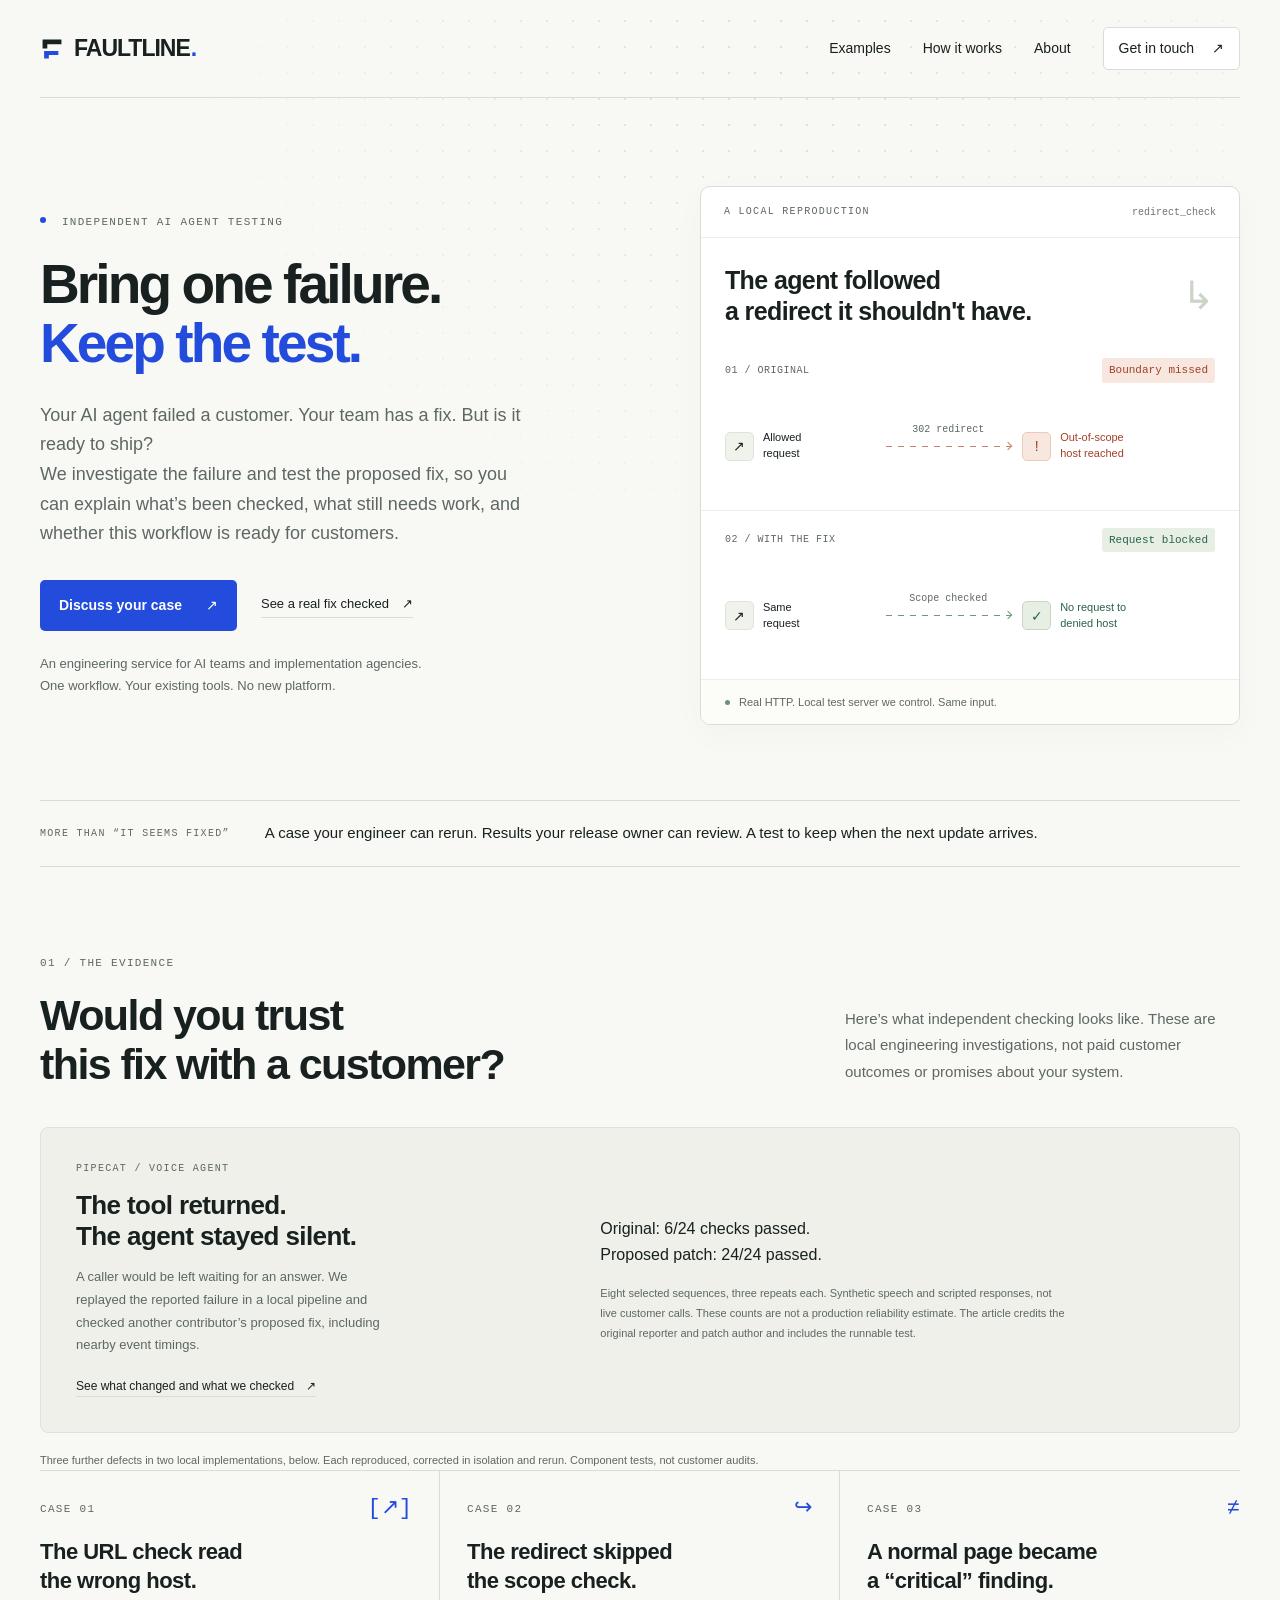
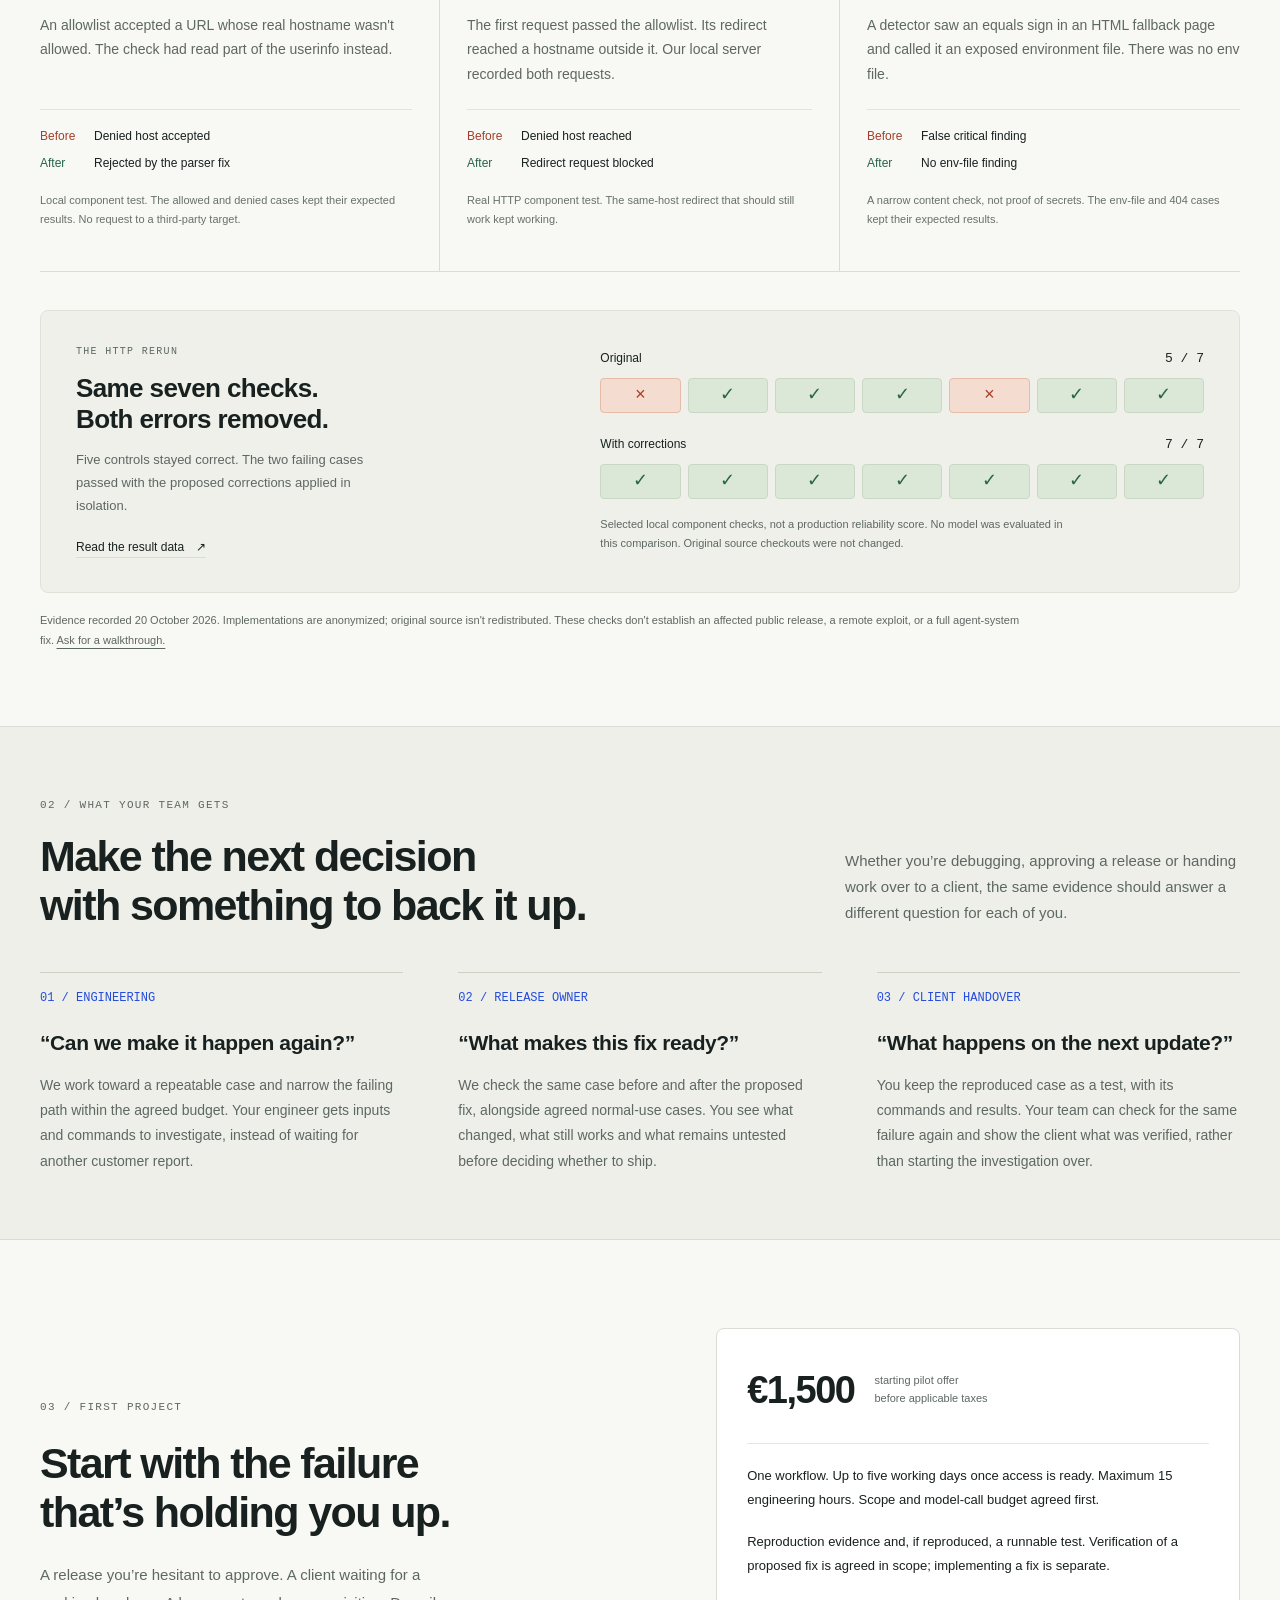
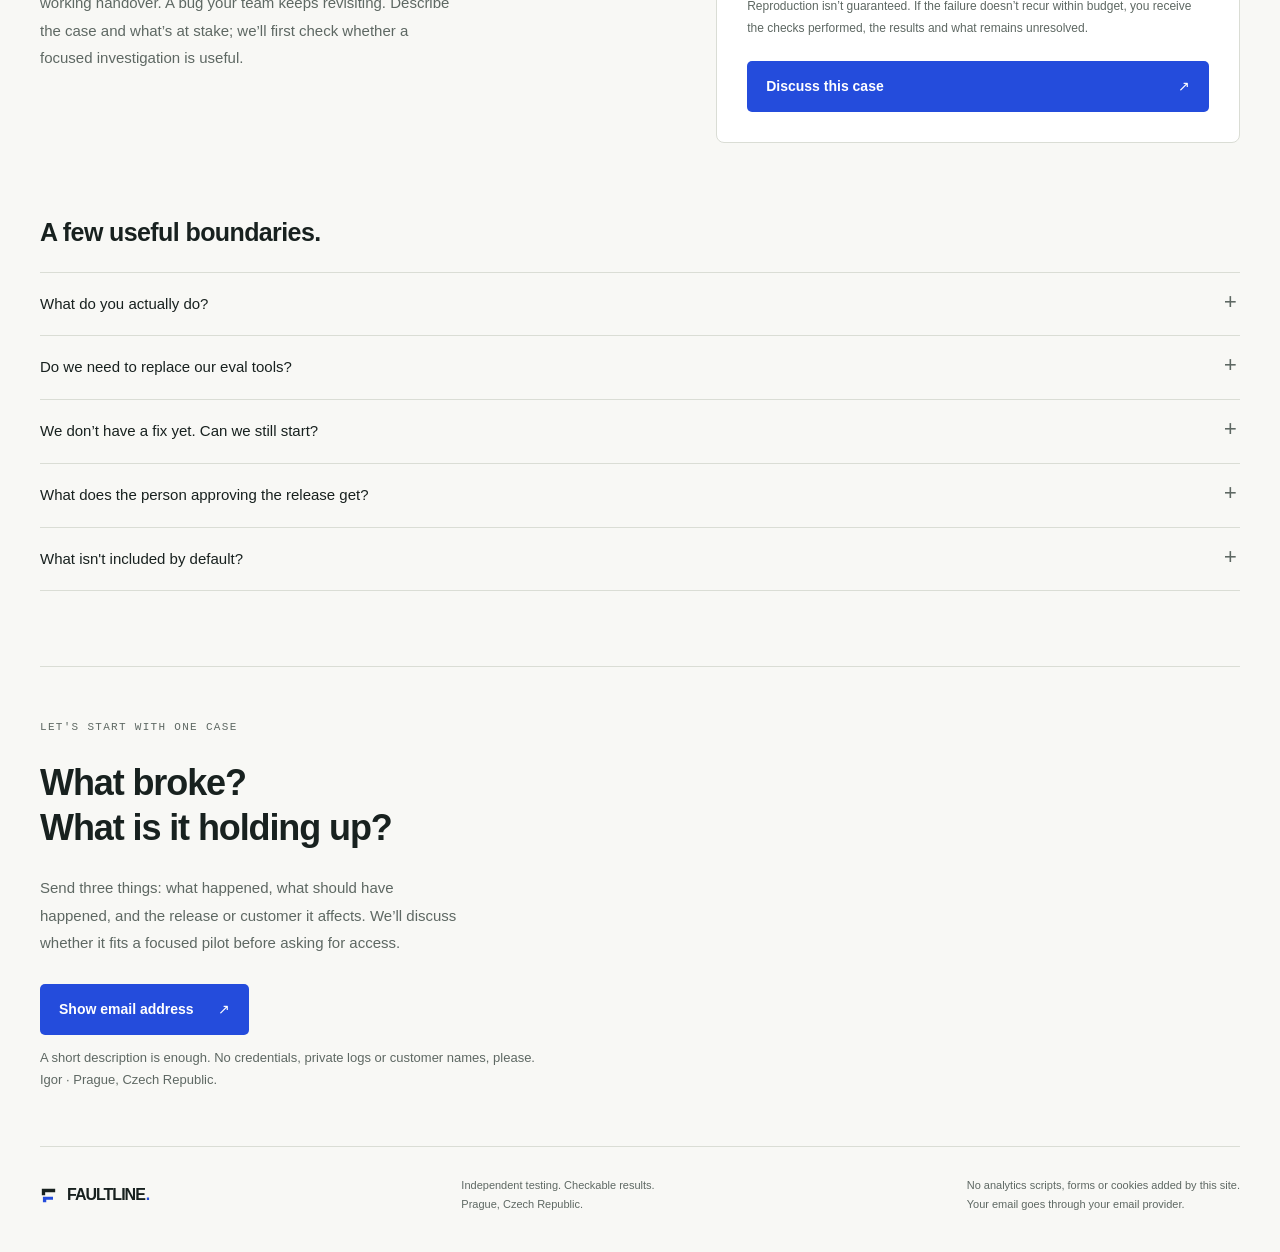
==== index.html @ d85647a6 "Lead landing with customer impact and evidence for release decisions Amp-Thread-ID: https://ampcode." ====
<!doctype html>
<html lang="en">
<head>
  <meta charset="utf-8">
  <meta name="viewport" content="width=device-width, initial-scale=1">
  <meta name="description" content="Is the fix ready for your customers? FAULTLINE investigates one AI-agent failure and checks the proposed fix. Keep the evidence and a test for future releases.">
  <meta name="theme-color" content="#f8f8f5">
  <title>FAULTLINE | Bring one failure. Keep the test.</title>
  <link rel="icon" href="icon.svg" type="image/svg+xml">
  <link rel="stylesheet" href="styles.css">
  <script src="contact.js" defer></script>
  <script src="reveal.js" defer></script>
</head>
<body>
  <a class="skip" href="#main">Skip to content</a>
  <header class="nav wrap">
    <a class="wordmark" href="#" aria-label="Faultline home"><svg viewBox="0 0 28 28" aria-hidden="true"><path fill="#18211f" d="M3 3h22v5.5H8.5v4.9H3z"/><path fill="#244cdc" d="M4.8 16.2H21.4V21H10.3V25H4.8z"/></svg>FAULTLINE<span class="brand-dot">.</span></a>
    <nav aria-label="Main navigation"><a href="#work">Examples</a><a href="#process">How it works</a><a href="about.html">About</a><a class="nav-contact" href="#contact">Get in touch <span aria-hidden="true">↗</span></a></nav>
  </header>
  <main id="main">
    <section class="hero wrap" aria-labelledby="hero-title">
      <div class="hero-copy">
        <p class="eyebrow"><span class="status-dot" aria-hidden="true"></span> Independent AI agent testing</p>
        <h1 id="hero-title">Bring one failure.<br><span>Keep the test.</span></h1>
        <p class="intro">Your AI agent failed a customer. Your team has a fix. But is it ready to ship?<br>We investigate the failure and test the proposed fix, so you can explain what’s been checked, what still needs work, and whether this workflow is ready for customers.</p>
        <div class="hero-actions"><a class="button" href="#contact">Discuss your case <span aria-hidden="true">↗</span></a><a class="text-link" href="pipecat-silence.html">See a real fix checked <span aria-hidden="true">↗</span></a></div>
        <p class="quiet hero-note">An engineering service for AI teams and implementation agencies.<br>One workflow. Your existing tools. No new platform.</p>
      </div>
      <figure class="trace-card reveal" aria-labelledby="trace-title">
        <figcaption class="trace-caption"><span class="mono">A LOCAL REPRODUCTION</span><span class="file-label">redirect_check</span></figcaption>
        <div class="trace-heading"><h2 id="trace-title">The agent followed<br>a redirect it shouldn't have.</h2><span class="trace-symbol" aria-hidden="true">↳</span></div>
        <div class="trace-run before">
          <div class="run-label"><span class="mono">01 / ORIGINAL</span><span class="badge bad">Boundary missed</span></div>
          <div class="graph" aria-label="Original: allowed request follows a redirect to a hostname outside the allowlist.">
            <div class="node"><span class="node-icon" aria-hidden="true">↗</span><span>Allowed<br>request</span></div>
            <div class="edge"><span>302 redirect</span><i aria-hidden="true"></i></div>
            <div class="node result-node"><span class="node-icon" aria-hidden="true">!</span><span>Out-of-scope<br>host reached</span></div>
          </div>
        </div>
        <div class="trace-run after">
          <div class="run-label"><span class="mono">02 / WITH THE FIX</span><span class="badge good">Request blocked</span></div>
          <div class="graph" aria-label="With the fix applied in isolation: the same allowed request cannot follow the redirect to a hostname outside the allowlist.">
            <div class="node"><span class="node-icon" aria-hidden="true">↗</span><span>Same<br>request</span></div>
            <div class="edge"><span>Scope checked</span><i aria-hidden="true"></i></div>
            <div class="node result-node"><span class="node-icon" aria-hidden="true">✓</span><span>No request to<br>denied host</span></div>
          </div>
        </div>
        <p class="trace-foot"><span class="small-dot" aria-hidden="true"></span> Real HTTP. Local test server we control. Same input.</p>
      </figure>
    </section>
    <div class="context-strip wrap reveal"><span class="mono">MORE THAN “IT SEEMS FIXED”</span><p>A case your engineer can rerun. Results your release owner can review. A test to keep when the next update arrives.</p></div>

    <section id="work" class="section wrap" aria-labelledby="work-title">
      <div class="section-heading reveal"><div><p class="eyebrow">01 / THE EVIDENCE</p><h2 id="work-title">Would you trust<br>this fix with a customer?</h2></div><p class="section-intro">Here’s what independent checking looks like. These are local engineering investigations, not paid customer outcomes or promises about your system.</p></div>
      <div class="proof-panel reveal">
        <div class="proof-copy"><p class="mono">PIPECAT / VOICE AGENT</p><h3>The tool returned.<br>The agent stayed silent.</h3><p>A caller would be left waiting for an answer. We replayed the reported failure in a local pipeline and checked another contributor’s proposed fix, including nearby event timings.</p><a class="text-link" href="pipecat-silence.html">See what changed and what we checked <span aria-hidden="true">↗</span></a></div>
        <div><p>Original: 6/24 checks passed.<br>Proposed patch: 24/24 passed.</p><p class="chart-note">Eight selected sequences, three repeats each. Synthetic speech and scripted responses, not live customer calls. These counts are not a production reliability estimate. The article credits the original reporter and patch author and includes the runnable test.</p></div>
      </div>
      <p class="evidence-note reveal">Three further defects in two local implementations, below. Each reproduced, corrected in isolation and rerun. Component tests, not customer audits.</p>
      <div class="case-grid">
        <article class="case reveal"><div class="case-top"><span class="mono">CASE 01</span><span class="case-glyph" aria-hidden="true">[↗]</span></div><h3>The URL check read <br>the wrong host.</h3><p>An allowlist accepted a URL whose real hostname wasn't allowed. The check had read part of the userinfo instead.</p><div class="case-outcome"><span class="before-label">Before</span><span>Denied host accepted</span><span class="after-label">After</span><span>Rejected by the parser fix</span></div><p class="case-limit">Local component test. The allowed and denied cases kept their expected results. No request to a third-party target.</p></article>
        <article class="case reveal"><div class="case-top"><span class="mono">CASE 02</span><span class="case-glyph" aria-hidden="true">↪</span></div><h3>The redirect skipped <br>the scope check.</h3><p>The first request passed the allowlist. Its redirect reached a hostname outside it. Our local server recorded both requests.</p><div class="case-outcome"><span class="before-label">Before</span><span>Denied host reached</span><span class="after-label">After</span><span>Redirect request blocked</span></div><p class="case-limit">Real HTTP component test. The same-host redirect that should still work kept working.</p></article>
        <article class="case reveal"><div class="case-top"><span class="mono">CASE 03</span><span class="case-glyph" aria-hidden="true">≠</span></div><h3>A normal page became <br>a “critical” finding.</h3><p>A detector saw an equals sign in an HTML fallback page and called it an exposed environment file. There was no env file.</p><div class="case-outcome"><span class="before-label">Before</span><span>False critical finding</span><span class="after-label">After</span><span>No env-file finding</span></div><p class="case-limit">A narrow content check, not proof of secrets. The env-file and 404 cases kept their expected results.</p></article>
      </div>
      <div class="proof-panel reveal">
        <div class="proof-copy"><p class="mono">THE HTTP RERUN</p><h3>Same seven checks.<br>Both errors removed.</h3><p>Five controls stayed correct. The two failing cases passed with the proposed corrections applied in isolation.</p><a class="text-link" href="evidence.json">Read the result data <span aria-hidden="true">↗</span></a></div>
        <figure class="checks-chart" aria-labelledby="checks-title">
          <figcaption id="checks-title" class="sr-only">Seven selected HTTP checks: original passes five, isolated corrections pass all seven. Original failures are the denied-host redirect and the HTML fallback detector.</figcaption>
          <div class="chart-row"><div class="chart-label">Original <strong>5 / 7</strong></div><div class="check-cells" aria-label="Original results"><span class="check fail" title="Denied-host redirect: fail">×</span><span class="check pass" title="Same-host redirect: pass">✓</span><span class="check pass" title="Allowed request: pass">✓</span><span class="check pass" title="Denied request: pass">✓</span><span class="check fail" title="HTML fallback: fail">×</span><span class="check pass" title="Env-format control: pass">✓</span><span class="check pass" title="404 response: pass">✓</span></div></div>
          <div class="chart-row"><div class="chart-label">With corrections <strong>7 / 7</strong></div><div class="check-cells" aria-label="All seven checks pass with isolated corrections"><span class="check pass">✓</span><span class="check pass">✓</span><span class="check pass">✓</span><span class="check pass">✓</span><span class="check pass">✓</span><span class="check pass">✓</span><span class="check pass">✓</span></div></div>
          <p class="chart-note">Selected local component checks, not a production reliability score. No model was evaluated in this comparison. Original source checkouts were not changed.</p>
        </figure>
      </div>
      <p class="evidence-note reveal">Evidence recorded 20 October 2026. Implementations are anonymized; original source isn't redistributed. These checks don't establish an affected public release, a remote exploit, or a full agent-system fix. <a href="#contact">Ask for a walkthrough.</a></p>
    </section>

    <section id="process" class="process-section"><div class="wrap section">
      <div class="section-heading reveal"><div><p class="eyebrow">02 / WHAT YOUR TEAM GETS</p><h2>Make the next decision<br>with something to back it up.</h2></div><p class="section-intro">Whether you’re debugging, approving a release or handing work over to a client, the same evidence should answer a different question for each of you.</p></div>
      <ol class="process-grid"><li class="reveal"><span class="step-number">01 / ENGINEERING</span><h3>“Can we make it happen again?”</h3><p>We work toward a repeatable case and narrow the failing path within the agreed budget. Your engineer gets inputs and commands to investigate, instead of waiting for another customer report.</p></li><li class="reveal"><span class="step-number">02 / RELEASE OWNER</span><h3>“What makes this fix ready?”</h3><p>We check the same case before and after the proposed fix, alongside agreed normal-use cases. You see what changed, what still works and what remains untested before deciding whether to ship.</p></li><li class="reveal"><span class="step-number">03 / CLIENT HANDOVER</span><h3>“What happens on the next update?”</h3><p>You keep the reproduced case as a test, with its commands and results. Your team can check for the same failure again and show the client what was verified, rather than starting the investigation over.</p></li></ol>
    </div></section>

    <section class="section wrap pilot-section" aria-labelledby="pilot-title">
      <div class="reveal"><p class="eyebrow">03 / FIRST PROJECT</p><h2 id="pilot-title">Start with the failure<br>that’s holding you up.</h2><p class="pilot-copy">A release you’re hesitant to approve. A client waiting for a working handover. A bug your team keeps revisiting. Describe the case and what’s at stake; we’ll first check whether a focused investigation is useful.</p></div>
      <div class="pilot-card reveal"><div class="pilot-price"><strong>€1,500</strong><span>starting pilot offer<br>before applicable taxes</span></div><p>One workflow. Up to five working days once access is ready. Maximum 15 engineering hours. Scope and model-call budget agreed first.</p><p>Reproduction evidence and, if reproduced, a runnable test. Verification of a proposed fix is agreed in scope; implementing a fix is separate.</p><p class="quiet">Reproduction isn’t guaranteed. If the failure doesn’t recur within budget, you receive the checks performed, the results and what remains unresolved.</p><a class="button button-wide" href="#contact">Discuss this case <span aria-hidden="true">↗</span></a></div>
    </section>

    <section class="faq wrap reveal" aria-labelledby="questions-title"><h2 id="questions-title">A few useful boundaries.</h2>
      <details><summary>What do you actually do?</summary><p>One engineering job at a time. You bring a failing agent workflow that's hard to replay. We investigate it within an agreed budget, work toward a repeatable case, and check a proposed fix with the same inputs and normal-use controls. If it reproduces, you keep the test, commands and before/after results. If it doesn't, you get a record of what we tested and what remains unresolved. It's a service, not software.</p></details>
      <details><summary>Do we need to replace our eval tools?</summary><p>No. If Promptfoo, LangSmith, Braintrust or your own tests already solve the problem, there may be nothing for us to add. The useful job is the reproduction and fix check your current process still leaves to an engineer.</p></details>
      <details><summary>We don’t have a fix yet. Can we still start?</summary><p>Yes. Start with the failure, what you expected and what it is blocking. We can scope reproduction and investigation first. We propose a correction when the evidence supports one; implementation and any later verification are agreed separately. You don’t need a patch or private logs for the first conversation.</p></details>
      <details><summary>What does the person approving the release get?</summary><p>A before/after record of the agreed checks: what failed, what changed, which normal paths still worked and what remains untested. Your engineer can rerun the evidence; your release owner can see its limits. It supports a decision about that workflow, not a guarantee that the whole agent is safe or reliable.</p></details>
      <details><summary>What isn't included by default?</summary><p>Production writes, live third-party security testing, model training and access to private customer records. This isn't a security certification or a promise that the rest of the system is safe. New access, provider spend and testing scope need agreement first.</p></details>
    </section>

    <section id="contact" class="contact wrap reveal"><div class="contact-heading"><p class="eyebrow">LET'S START WITH ONE CASE</p><h2>What broke?<br>What is it holding up?</h2></div><p class="pilot-copy">Send three things: what happened, what should have happened, and the release or customer it affects. We’ll discuss whether it fits a focused pilot before asking for access.</p><div class="email-reveal" id="contact-address" aria-live="polite"><button class="button" id="reveal-contact" type="button">Show email address <span aria-hidden="true">↗</span></button></div><noscript><p class="quiet">Enable JavaScript to reveal the email address.</p></noscript><p class="quiet">A short description is enough. No credentials, private logs or customer names, please.<br>Igor · Prague, Czech Republic.</p></section>
  </main>
  <footer class="footer wrap"><a class="wordmark footer-brand" href="#"><svg viewBox="0 0 28 28" aria-hidden="true"><path fill="#18211f" d="M3 3h22v5.5H8.5v4.9H3z"/><path fill="#244cdc" d="M4.8 16.2H21.4V21H10.3V25H4.8z"/></svg>FAULTLINE<span class="brand-dot">.</span></a><p>Independent testing. Checkable results.<br>Prague, Czech Republic.</p><p>No analytics scripts, forms or cookies added by this site.<br>Your email goes through your email provider.</p></footer>
</body>
</html>
---- styles.css ----
@charset "UTF-8";
:root{--paper:#f8f8f5;--ink:#18211f;--muted:#5e6863;--line:#daddd5;--blue:#244cdc;--blue-dark:#1538b6;--green:#286348;--red:#a43f2a;--soft-red:#f7e7df;--soft-green:#e7efe5;--mono:ui-monospace,SFMono-Regular,Consolas,monospace}
*{box-sizing:border-box}
html{scroll-behavior:smooth;scroll-padding-top:30px}
body{margin:0;background:var(--paper);color:var(--ink);font:16px/1.65 -apple-system,BlinkMacSystemFont,"Segoe UI",sans-serif;-webkit-font-smoothing:antialiased}
a{color:inherit;text-underline-offset:4px}
a:focus-visible,summary:focus-visible{outline:3px solid var(--blue);outline-offset:5px}
button:focus-visible{outline:3px solid var(--blue);outline-offset:5px}
button{font:inherit;border:0;cursor:pointer}
.email-reveal{margin-top:27px;margin-bottom:12px}
.email-reveal .contact-email{margin:0}
.wrap{width:min(1200px,calc(100% - 80px));margin-inline:auto}
.nav{min-height:98px;display:flex;align-items:center;justify-content:space-between;border-bottom:1px solid var(--line);gap:24px}
.wordmark{font-weight:800;letter-spacing:-1px;text-decoration:none;font-size:23px;display:inline-flex;align-items:center;gap:10px}
.wordmark svg{width:24px;height:24px;fill:var(--ink)}
.brand-dot{color:var(--blue);margin-left:-9px}
nav{display:flex;align-items:center;gap:32px;font-size:14px}
nav a{text-decoration:none}
nav a:hover,.text-link:hover{color:var(--blue)}
.nav-contact{padding:9px 15px;border:1px solid var(--line);border-radius:5px;background:#fff}
.nav-contact span{margin-left:14px}
.hero{display:grid;grid-template-columns:1.12fr 1fr;gap:55px;align-items:center;padding-top:88px;padding-bottom:75px}
.eyebrow,.mono{font:11px/1.6 var(--mono);letter-spacing:1.3px}
.eyebrow{margin:0 0 23px;text-transform:uppercase;color:var(--muted)}
.status-dot{display:inline-block;background:var(--blue);width:6px;height:6px;border-radius:50%;margin-right:8px;vertical-align:2px}
h1,h2,h3,p,figure{margin:0}
h1{font-size:clamp(42px,4.3vw,62px);line-height:1.08;letter-spacing:-2.9px;font-weight:650}
h1>span{color:var(--blue)}
.intro{font-size:18px;line-height:1.65;color:var(--muted);max-width:490px;margin-top:27px}
.hero-actions{display:flex;align-items:center;gap:24px;flex-wrap:wrap;margin-top:31px}
.button{display:inline-flex;align-items:center;justify-content:space-between;gap:24px;padding:14px 19px;background:var(--blue);color:#fff;text-decoration:none;font-size:14px;font-weight:550;border-radius:5px;transition:background .15s ease}
.button:hover{background:var(--blue-dark)}
.text-link{font-size:13px;text-decoration:none;border-bottom:1px solid var(--line);padding-bottom:3px}
.text-link span{margin-left:9px}
.quiet{font-size:13px;line-height:1.7;color:var(--muted)}
.hero-note{margin-top:22px}
.trace-card{border:1px solid var(--line);border-radius:10px;background:#fff;box-shadow:0 10px 35px #25322307;overflow:hidden}
.trace-caption{display:flex;justify-content:space-between;align-items:center;gap:12px;padding:17px 23px;border-bottom:1px solid #eceee8;color:var(--muted)}
.trace-caption .mono{font-size:10px}
.file-label{font:10px/1.5 var(--mono);color:#6c756f}
.trace-heading{display:flex;justify-content:space-between;align-items:center;padding:26px 24px 13px}
.trace-heading h2{font-size:25px;font-weight:550;line-height:1.23;letter-spacing:-.6px}
.trace-symbol{font-size:39px;color:#ccd4c6;font-weight:300}
.trace-run{padding:17px 24px 22px}
.trace-run.after{border-top:1px solid #eceee8}
.run-label{display:flex;align-items:center;justify-content:space-between;gap:8px}
.run-label .mono{font-size:9px;letter-spacing:.5px;color:var(--muted)}
.badge{font:10px/1.5 var(--mono);padding:4px 7px;border-radius:3px;white-space:nowrap}
.bad{color:var(--red);background:var(--soft-red)}
.good{color:var(--green);background:var(--soft-green)}
.graph{display:grid;grid-template-columns:1fr .85fr 1.2fr;align-items:center;padding-top:22px;min-height:105px}
.node{display:flex;gap:9px;align-items:center;font-size:11px;line-height:1.45}
.node-icon{display:flex;align-items:center;justify-content:center;width:29px;height:29px;flex:0 0 29px;background:#f0f2ec;border:1px solid #dfe4d9;border-radius:5px;font-size:14px}
.before .result-node{color:var(--red)}
.before .result-node .node-icon{background:var(--soft-red);border-color:#edc9b9}
.after .result-node{color:var(--green)}
.after .result-node .node-icon{background:var(--soft-green);border-color:#c7d7c3}
.edge{padding-right:11px;text-align:center;position:relative;align-self:center}
.edge>span{font:10px/1.4 var(--mono);color:var(--muted);position:absolute;bottom:10px;left:0;right:11px}
.edge i{display:block;border-top:1px dashed #c5816a;position:relative}
.edge i:after{content:"";position:absolute;width:5px;height:5px;border-top:1px solid #c5816a;border-right:1px solid #c5816a;right:0;top:-3px;transform:rotate(45deg)}
.after .edge i{border-color:#6c9a78}
.after .edge i:after{border-color:#6c9a78}
.trace-foot{font-size:10px;color:var(--muted);padding:13px 24px;border-top:1px solid #eceee8;background:#fcfcf9}
.small-dot{display:inline-block;height:5px;width:5px;border-radius:50%;background:#689378;margin-right:6px;vertical-align:1px}
.context-strip{border-top:1px solid var(--line);border-bottom:1px solid var(--line);padding:20px 0;display:flex;align-items:center;gap:35px}
.context-strip .mono{font-size:10px;color:var(--muted);white-space:nowrap;flex-shrink:0}
.context-strip p{font-size:15px}
.section{padding-top:88px;padding-bottom:75px}
.section-heading{display:flex;justify-content:space-between;align-items:flex-end;gap:55px;margin-bottom:38px}
h2{font-size:43px;line-height:1.14;letter-spacing:-1.6px;font-weight:550}
.section-heading .eyebrow{margin-bottom:18px}
.section-intro{max-width:395px;font-size:15px;color:var(--muted);line-height:1.75;padding-bottom:4px}
.case-grid{display:grid;grid-template-columns:repeat(3,1fr);border-top:1px solid var(--line);border-bottom:1px solid var(--line)}
.case{padding:27px 27px 24px;min-width:0;border-right:1px solid var(--line);display:flex;flex-direction:column}
.case:first-child{padding-left:0}
.case:last-child{border:0;padding-right:0}
.case-top{display:flex;justify-content:space-between;align-items:center;color:var(--muted);margin-bottom:18px}
.case-glyph{font:22px/1 var(--mono);color:var(--blue)}
.case h3{font-size:22px;font-weight:550;line-height:1.3;letter-spacing:-.5px;margin-bottom:17px}
.case>p{font-size:14px;line-height:1.75;color:var(--muted)}
.case>p:not(.case-limit){flex:1}
.case-outcome{display:grid;grid-template-columns:46px 1fr;gap:9px 8px;font-size:12px;line-height:1.5;margin:23px 0 19px;padding-top:17px;border-top:1px solid #e2e5dd}
.before-label{color:var(--red)}
.after-label{color:var(--green)}
.case>p.case-limit{font-size:11px;line-height:1.7;margin-top:0;min-height:56px;color:#68716a}
.proof-panel{display:grid;grid-template-columns:1fr 1.3fr;gap:60px;margin-top:38px;background:#eef0e9;border:1px solid #dfe3d7;border-radius:8px;padding:33px 35px;align-items:center}
.proof-copy .mono{color:var(--muted);font-size:10px;margin-bottom:13px}
.proof-copy h3{font-size:26px;line-height:1.2;font-weight:550;letter-spacing:-.6px;margin-bottom:14px}
.proof-copy>p:not(.mono){font-size:13px;color:var(--muted);line-height:1.75;margin-bottom:15px;max-width:315px}
.proof-copy .text-link{font-size:12px}
.chart-row+.chart-row{margin-top:22px}
.chart-label{display:flex;justify-content:space-between;align-items:baseline;font-size:12px;margin-bottom:9px}
.chart-label strong{font:13px/1.5 var(--mono)}
.check-cells{display:grid;grid-template-columns:repeat(7,1fr);gap:7px}
.check{height:35px;display:grid;place-items:center;font:18px/1 var(--mono);border-radius:4px;border:1px solid #c9d8c4}
.check.pass{color:var(--green);background:#dbe8d7}
.check.fail{color:var(--red);background:#f5dcd0;border-color:#e6bca7}
.chart-note{font-size:10px;color:var(--muted);line-height:1.8;margin-top:16px;max-width:470px}
.evidence-note{font-size:11px;color:var(--muted);line-height:1.8;margin-top:18px;max-width:980px}
.process-section{background:#eeefe9;border-top:1px solid var(--line);border-bottom:1px solid var(--line)}
.process-section .section{padding-top:70px;padding-bottom:65px}
.process-grid{display:grid;grid-template-columns:repeat(3,1fr);gap:55px;list-style:none;padding:0;margin:42px 0 0}
.step-number{font:12px/1 var(--mono);color:var(--blue);display:block;border-top:1px solid #cbd1c3;padding-top:19px;margin-bottom:22px}
.process-grid h3{font-size:21px;font-weight:550;letter-spacing:-.4px;margin-bottom:12px}
.process-grid p{font-size:14px;color:var(--muted);line-height:1.8}
.pilot-section{display:grid;grid-template-columns:1.1fr 1fr;gap:100px;align-items:center}
.pilot-copy{max-width:420px;color:var(--muted);margin-top:24px;font-size:15px;line-height:1.85}
.pilot-card{background:#fff;border:1px solid var(--line);border-radius:8px;padding:30px}
.pilot-price{display:flex;align-items:center;gap:20px;padding-bottom:22px;border-bottom:1px solid #e5e8df;margin-bottom:20px}
.pilot-price strong{font-size:38px;letter-spacing:-1.5px;font-weight:550}
.pilot-price>span{font-size:11px;line-height:1.6;color:var(--muted)}
.pilot-card>p{font-size:13px;line-height:1.85;margin-bottom:17px}
.pilot-card>p.quiet{font-size:12px}
.button-wide{display:flex;width:100%;margin-top:22px}
.faq{padding-bottom:75px}
.faq h2{font-size:25px;letter-spacing:-.6px;margin-bottom:25px}
details{border-top:1px solid var(--line);padding:19px 0}
details:last-child{border-bottom:1px solid var(--line)}
summary{cursor:pointer;list-style:none;font-size:15px;font-weight:500;position:relative;padding-right:32px}
summary::-webkit-details-marker{display:none}
summary:after{content:"+";position:absolute;right:3px;top:-3px;font:22px/1.4 var(--mono);color:var(--muted)}
details[open] summary:after{content:"−"}
details>p{max-width:850px;margin-top:13px;font-size:14px;line-height:1.85;color:var(--muted)}
.contact{padding:52px 0 55px;border-top:1px solid var(--line)}
.contact h2{font-size:36px;line-height:1.25;letter-spacing:-1.1px}
.contact-email{display:inline-block;font-size:27px;letter-spacing:-.5px;text-decoration:none;color:var(--blue);margin:27px 0 12px;overflow-wrap:anywhere}
.contact-email span{display:inline-block;margin-left:15px}
.footer{display:flex;align-items:center;justify-content:space-between;gap:25px;border-top:1px solid var(--line);padding-block:29px 38px;color:var(--muted)}
.footer .wordmark{font-size:16px;color:var(--ink)}
.footer .wordmark svg{width:17px;height:17px}
.footer-brand .brand-dot{margin-left:-9px}
.footer>p{font-size:10px;line-height:1.7}
.sr-only{position:absolute;width:1px;height:1px;margin:-1px;padding:0;overflow:hidden;clip:rect(0,0,0,0);white-space:nowrap;border:0}
.skip{position:absolute;left:20px;top:-80px;background:var(--ink);color:white;padding:10px 20px;z-index:5}
.skip:focus{top:10px}
@media(min-width:1450px){h1{font-size:66px}}
@media(max-width:1100px){.wrap{width:calc(100% - 56px)}.hero{gap:30px;padding-top:65px}h1{font-size:49px;letter-spacing:-2px}.hero-actions{gap:15px}.trace-run{padding-inline:17px}.trace-caption{padding-inline:17px}.graph{grid-template-columns:1fr .7fr 1.2fr}.node{gap:6px;font-size:10px}.edge>span{font-size:7px}.proof-panel{gap:35px}.pilot-section{gap:55px}.case{padding-inline:20px}}
@media(max-width:820px){.hero{grid-template-columns:1fr;padding-top:48px;gap:35px;padding-bottom:40px}.hero-copy{max-width:630px}h1{font-size:59px;letter-spacing:-2.5px}.intro{max-width:560px}.trace-card{max-width:600px}.graph{grid-template-columns:1fr 1fr 1.2fr}.node{font-size:12px;gap:12px}.edge>span{font-size:10px}.trace-run{padding-inline:24px}.trace-caption{padding-inline:24px}.section-heading{gap:30px}.section-intro{max-width:330px}.case-grid{grid-template-columns:1fr}.case,.case:first-child,.case:last-child{padding:26px 0;border:0;border-bottom:1px solid var(--line)}.case:last-child{border-bottom:0}.case-top{margin-bottom:13px}.case h3 br{display:none}.case-outcome{max-width:420px;margin-block:18px 14px}.proof-panel{gap:28px;padding:28px;grid-template-columns:1fr 1.1fr}.process-grid{gap:30px}.pilot-section{gap:35px;grid-template-columns:1fr 1fr}.pilot-price{gap:14px}.pilot-card{padding:24px}.pilot-price strong{font-size:32px}.footer{flex-wrap:wrap}.section-heading h2{font-size:36px}}
@media(max-width:560px){.wrap{width:calc(100% - 40px)}.nav{min-height:82px;gap:15px;flex-wrap:wrap;padding-block:18px}.wordmark{font-size:20px}.wordmark svg{width:20px;height:20px}nav{gap:16px;font-size:12px}.nav-contact{border:0;background:none;padding:0}.nav-contact span{margin-left:3px}.hero{padding-top:37px;gap:30px}.eyebrow{font-size:9px;letter-spacing:.8px;margin-bottom:19px}.hero .eyebrow{font-size:8px}.desktop-break{display:none}h1{font-size:45px;line-height:1.1;letter-spacing:-1.9px}.intro{font-size:16px;line-height:1.75;margin-top:22px}.hero-actions{align-items:flex-start;flex-direction:column;gap:18px;margin-top:25px}.button{font-size:13px;padding:14px 16px}.hero-note{font-size:11px;margin-top:20px}.trace-caption{padding:13px 16px;gap:8px}.trace-caption .mono{font-size:8px;letter-spacing:.7px}.file-label{font-size:9px}.trace-heading{padding:21px 17px 10px}.trace-heading h2{font-size:23px}.trace-symbol{font-size:31px}.trace-run{padding:16px 17px 19px}.run-label .mono{font-size:8px;letter-spacing:.1px}.badge{font-size:8px;padding:4px 5px}.graph{grid-template-columns:1fr .76fr 1.2fr;padding-top:20px;min-height:95px}.node{font-size:9px;gap:7px}.node-icon{width:25px;height:25px;flex-basis:25px;font-size:12px}.edge{padding-right:8px}.edge>span{font-size:7px}.trace-foot{padding:12px 17px;font-size:8px}.context-strip{display:block;padding-block:18px}.context-strip .mono{font-size:9px;display:block;margin-bottom:9px}.context-strip p{font-size:13px;max-width:280px}.section{padding-top:57px;padding-bottom:48px}.section-heading{display:block;margin-bottom:26px}.section-heading .eyebrow{margin-bottom:13px}h2,.section-heading h2{font-size:34px;letter-spacing:-1.2px}.section-intro{font-size:13px;max-width:none;margin-top:20px}.case h3{font-size:21px}.case>p{font-size:13px}.case>p.case-limit{font-size:11px}.case .mono{font-size:10px}.proof-panel{grid-template-columns:1fr;padding:24px 20px;gap:25px;margin-top:25px}.proof-copy h3{font-size:25px}.proof-copy>p:not(.mono){max-width:none}.check-cells{gap:5px}.check{height:31px;font-size:16px}.chart-label{font-size:11px}.chart-note{font-size:10px}.evidence-note{font-size:10px}.process-section .section{padding-block:48px}.process-grid{grid-template-columns:1fr;gap:26px;margin-top:30px}.step-number{margin-bottom:14px;padding-top:15px}.process-grid h3{font-size:21px;margin-bottom:8px}.process-grid p{font-size:13px}.pilot-section{grid-template-columns:1fr;gap:28px}.pilot-copy{font-size:14px;margin-top:21px}.pilot-card{padding:25px}.pilot-price strong{font-size:38px}.pilot-price>span{font-size:11px}.faq{padding-bottom:45px}.faq h2{font-size:24px;letter-spacing:-.7px}summary{font-size:13px}details>p{font-size:13px}.contact{padding-block:38px}.contact h2{font-size:29px;letter-spacing:-1px}.contact-email{font-size:21px;letter-spacing:-.5px;margin-top:23px}.contact-email span{margin-left:6px}.contact .quiet{font-size:11px}.footer{align-items:flex-start;flex-direction:column;gap:15px;padding-block:25px 30px}.footer>p{font-size:10px}}
@media(prefers-reduced-motion:reduce){html{scroll-behavior:auto}*{transition:none!important}}
/* Keep the technical evidence readable at narrow widths. */
.run-label .mono,.trace-caption .mono{font-size:10px}
.badge,.trace-foot,.chart-note,.evidence-note,.footer>p{font-size:11px}
@media(max-width:1100px){.edge>span{font-size:9px}}
@media(max-width:820px){.case>p.case-limit{min-height:0}}
@media(max-width:560px){.run-label{flex-wrap:wrap;gap:8px}.run-label .mono,.trace-caption .mono,.file-label{font-size:10px}.badge{font-size:10px}.node{font-size:11px;gap:6px}.edge>span{font-size:9px;right:8px}.trace-foot{font-size:10px}.hero .eyebrow,.eyebrow,.context-strip .mono{font-size:10px;letter-spacing:.5px}}
/* About page */
.about-hero{display:grid;grid-template-columns:1.12fr .88fr;gap:55px;align-items:center;padding-top:66px;padding-bottom:60px}
.avatar-card{border:1px solid var(--line);border-radius:10px;background:#fff;box-shadow:0 10px 35px #25322307;overflow:hidden}
.avatar-card img{display:block;width:100%;height:auto}
.avatar-meta{padding:17px 22px 19px;border-top:1px solid #eceee8}
.avatar-meta strong{font-size:19px;letter-spacing:-.4px;font-weight:600}
.avatar-line{display:flex;align-items:center;justify-content:space-between;gap:10px;margin-top:9px}
.avatar-line .mono{font-size:10px;letter-spacing:.8px;color:var(--muted)}
.avatar-meta .quiet{margin-top:7px;font-size:11px}
.about-stats{border-top:1px solid var(--line);border-bottom:1px solid var(--line);padding:20px 0;display:flex;align-items:center;gap:38px}
.about-stats>.mono{font-size:10px;color:var(--muted);white-space:nowrap;flex-shrink:0}
.stat-row{display:flex;gap:46px;flex-wrap:wrap}
.stat strong{display:block;font-size:25px;letter-spacing:-1px;font-weight:550;line-height:1.2}
.stat span{font:10px/1.6 var(--mono);letter-spacing:.8px;color:var(--muted);text-transform:uppercase}
.about-note{font-size:11px;color:var(--muted);line-height:1.8;margin-top:16px;max-width:920px}
.chip-row{display:flex;flex-wrap:wrap;gap:9px}
.chip{font:11px/1.5 var(--mono);letter-spacing:.4px;padding:7px 11px;border:1px solid var(--line);border-radius:4px;background:#fff}
.chip b{color:var(--blue);font-weight:500;margin-right:7px}
.paid-list{list-style:none;padding:0;margin:0;border-top:1px solid var(--line);border-bottom:1px solid var(--line)}
.paid-list li{display:grid;grid-template-columns:220px 1fr;gap:20px;align-items:baseline;padding:16px 0;border-bottom:1px solid #e6e9e1}
.paid-list li:last-child{border-bottom:0}
.paid-list .who{font-size:13px;font-weight:550}
.paid-list p{font-size:13px;color:var(--muted);line-height:1.7}
.also-filed{margin-top:26px;border:1px solid var(--line);border-radius:8px;background:#fff;padding:20px 22px}
.also-filed .mono{color:var(--muted);font-size:10px;display:block;margin-bottom:11px}
.also-filed p:not(.mono){font-size:13px;line-height:1.85;color:#3d4642}
.team-copy{font-size:15px;line-height:1.8;max-width:560px}
@media(max-width:1100px){.about-hero{grid-template-columns:1.1fr .9fr;gap:35px;padding-top:52px}.paid-list li{grid-template-columns:190px 1fr;gap:14px}}
@media(max-width:820px){.about-hero{grid-template-columns:1fr;gap:33px;padding-top:44px;padding-bottom:48px}.avatar-card{max-width:440px}.stat-row{gap:26px 36px}.team-copy{font-size:14px}}
@media(max-width:560px){.about-hero{padding-top:34px;gap:28px}.avatar-card{max-width:100%}.avatar-meta{padding:14px 17px 16px}.avatar-meta strong{font-size:17px}.about-stats{gap:24px}.stat-row{gap:16px 26px}.stat strong{font-size:21px}.paid-list li{grid-template-columns:1fr;gap:5px;padding:14px 0}.also-filed{padding:17px 18px}.chip{font-size:10px;padding:6px 9px}}
/* Restrained motion: scroll reveals, flowing trace edges, live status dot. */
.js .reveal{opacity:0;transform:translateY(14px);transition:opacity .6s ease,transform .6s ease}
.js .reveal.revealed{opacity:1;transform:translateY(0)}
.js .check{opacity:0;transform:scale(.55);transition:opacity .45s ease,transform .45s cubic-bezier(.2,.75,.3,1.25)}
.js .revealed .check{opacity:1;transform:scale(1)}
.js .revealed .check:nth-child(2){transition-delay:.05s}
.js .revealed .check:nth-child(3){transition-delay:.1s}
.js .revealed .check:nth-child(4){transition-delay:.15s}
.js .revealed .check:nth-child(5){transition-delay:.2s}
.js .revealed .check:nth-child(6){transition-delay:.25s}
.js .revealed .check:nth-child(7){transition-delay:.3s}
.status-dot{animation:dotpulse 2.8s ease-out infinite}
.edge i{height:1px;border-top:0;background-image:repeating-linear-gradient(90deg,#c5816a 0 6px,transparent 6px 12px);background-size:12px 1px;animation:edgeflow 1.6s linear infinite}
.after .edge i{background-image:repeating-linear-gradient(90deg,#6c9a78 0 6px,transparent 6px 12px)}
.hero{position:relative;z-index:0}
.hero::before{content:"";position:absolute;z-index:-1;inset:-90px 0 -76px;background-image:radial-gradient(rgba(24,33,31,.12) 1px,transparent 1.2px);background-size:26px 26px;-webkit-mask-image:radial-gradient(70% 80% at 62% 8%,#000 0,transparent 76%);mask-image:radial-gradient(70% 80% at 62% 8%,#000 0,transparent 76%)}
@keyframes dotpulse{0%{box-shadow:0 0 0 0 rgba(36,76,220,.4)}70%{box-shadow:0 0 0 7px rgba(36,76,220,0)}100%{box-shadow:0 0 0 0 rgba(36,76,220,0)}}
@keyframes edgeflow{to{background-position:12px 0}}
@media(prefers-reduced-motion:reduce){.js .reveal,.js .reveal.revealed,.js .check,.js .revealed .check{opacity:1;transform:none;transition:none}.status-dot{animation:none}.edge i{animation:none}}
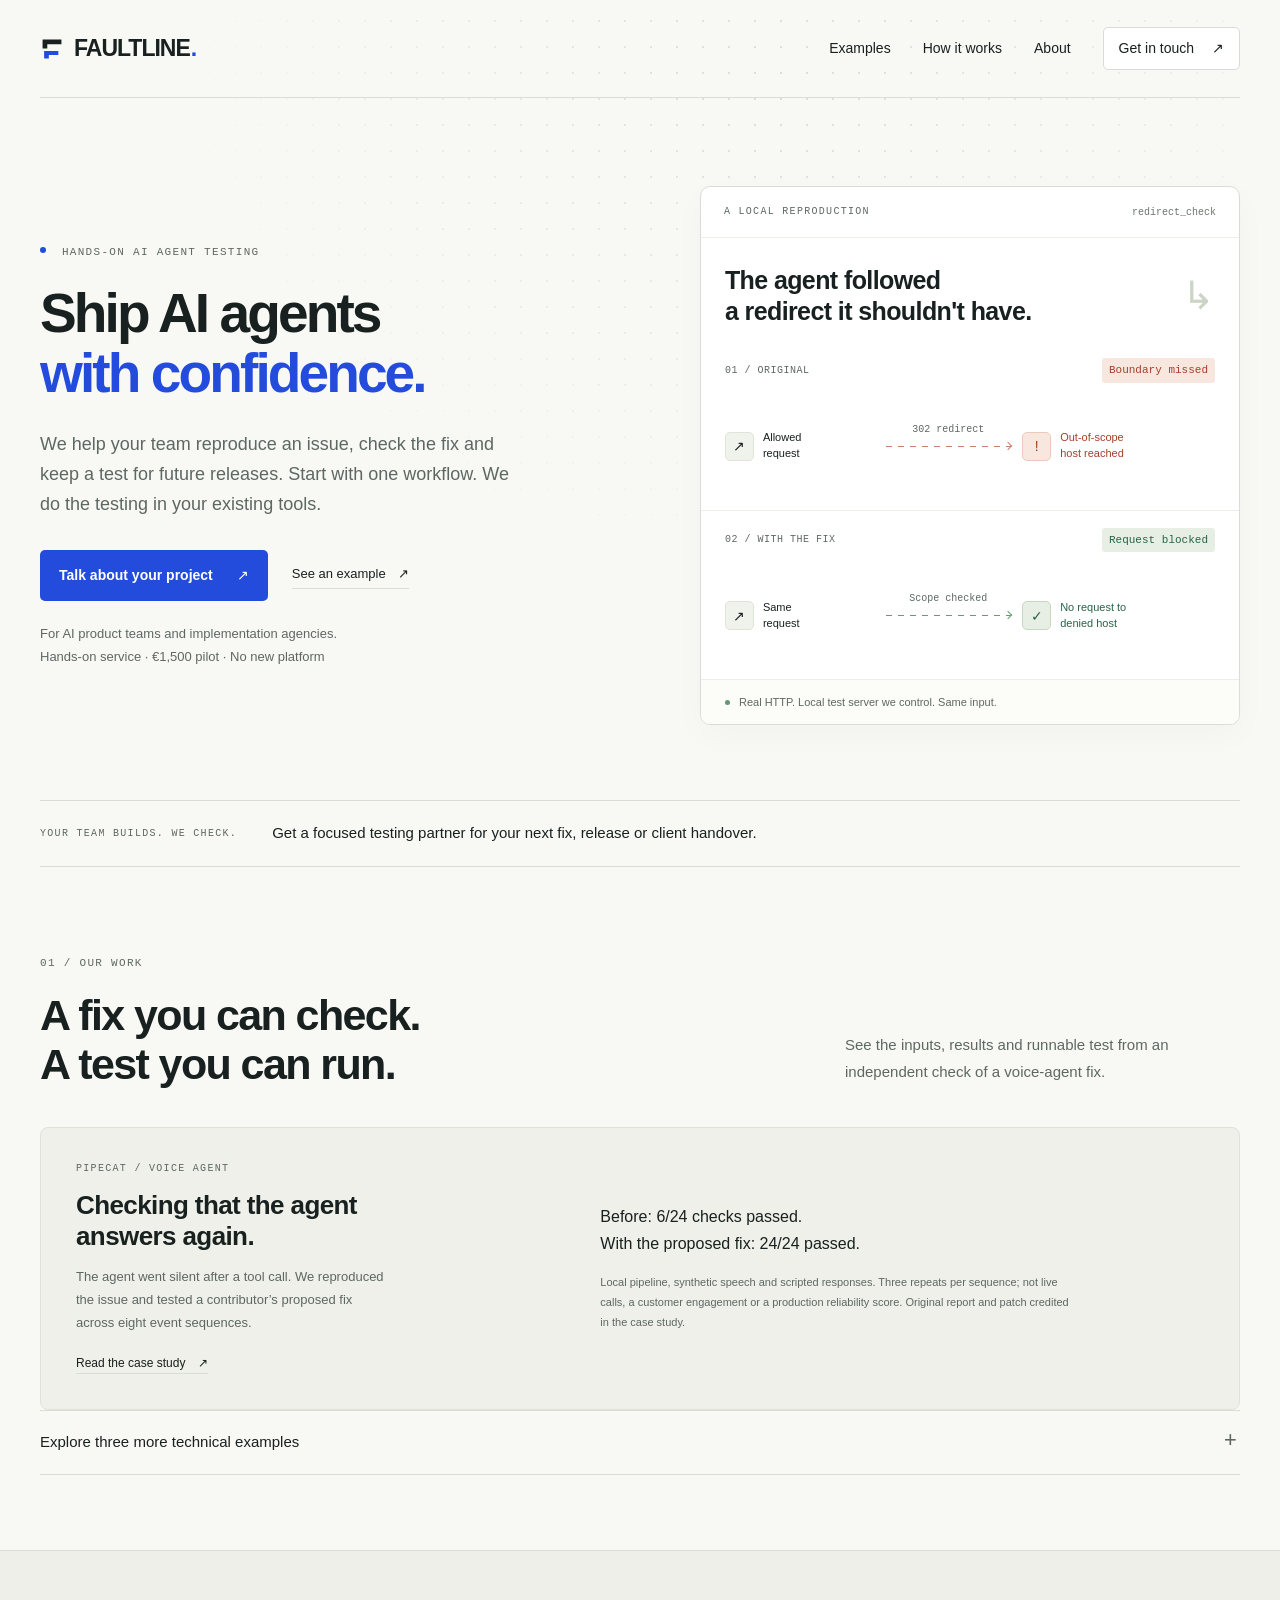
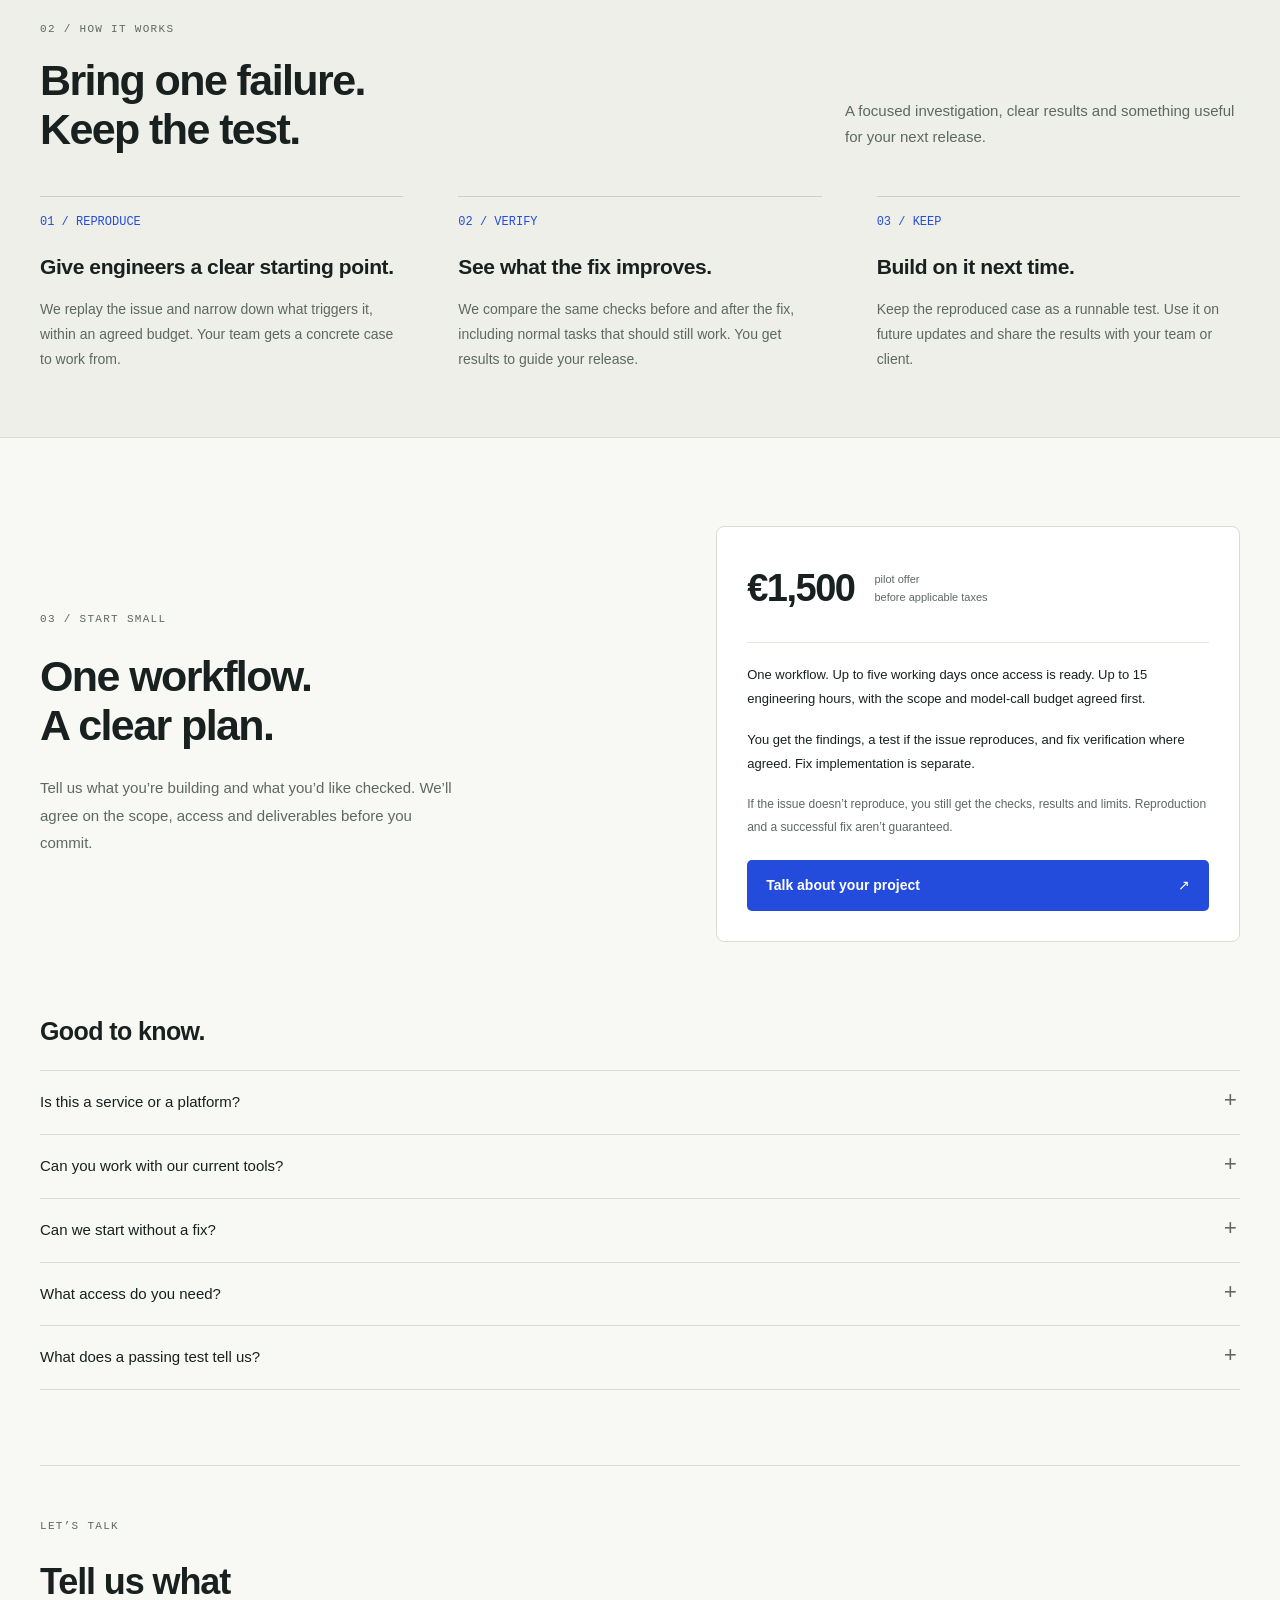
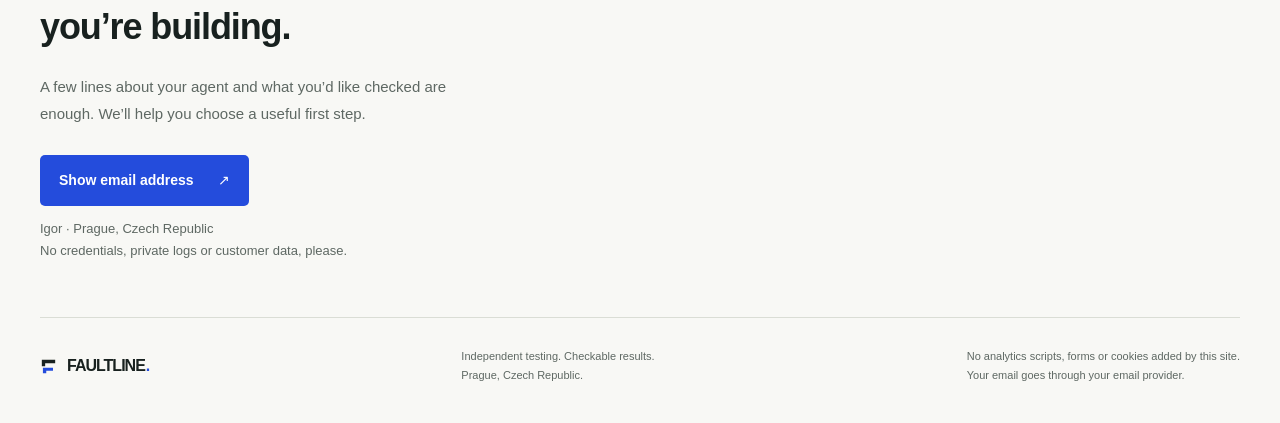
==== commit 2ce0d746: "Simplify landing around positive outcomes and a focused testing service Amp-Thread-ID: https://ampco" ====
--- a/index.html
+++ b/index.html
@@ -3,9 +3,9 @@
 <head>
   <meta charset="utf-8">
   <meta name="viewport" content="width=device-width, initial-scale=1">
-  <meta name="description" content="Is the fix ready for your customers? FAULTLINE investigates one AI-agent failure and checks the proposed fix. Keep the evidence and a test for future releases.">
+  <meta name="description" content="Hands-on AI agent testing for teams and agencies. Reproduce an issue, check a fix and keep a reusable test. Start with one workflow and a €1,500 pilot.">
   <meta name="theme-color" content="#f8f8f5">
-  <title>FAULTLINE | Bring one failure. Keep the test.</title>
+  <title>FAULTLINE | AI agent testing. Ship with confidence.</title>
   <link rel="icon" href="icon.svg" type="image/svg+xml">
   <link rel="stylesheet" href="styles.css">
   <script src="contact.js" defer></script>
@@ -20,11 +20,11 @@
   <main id="main">
     <section class="hero wrap" aria-labelledby="hero-title">
       <div class="hero-copy">
-        <p class="eyebrow"><span class="status-dot" aria-hidden="true"></span> Independent AI agent testing</p>
-        <h1 id="hero-title">Bring one failure.<br><span>Keep the test.</span></h1>
-        <p class="intro">Your AI agent failed a customer. Your team has a fix. But is it ready to ship?<br>We investigate the failure and test the proposed fix, so you can explain what’s been checked, what still needs work, and whether this workflow is ready for customers.</p>
-        <div class="hero-actions"><a class="button" href="#contact">Discuss your case <span aria-hidden="true">↗</span></a><a class="text-link" href="pipecat-silence.html">See a real fix checked <span aria-hidden="true">↗</span></a></div>
-        <p class="quiet hero-note">An engineering service for AI teams and implementation agencies.<br>One workflow. Your existing tools. No new platform.</p>
+        <p class="eyebrow"><span class="status-dot" aria-hidden="true"></span> Hands-on AI agent testing</p>
+        <h1 id="hero-title">Ship AI agents<br><span>with confidence.</span></h1>
+        <p class="intro">We help your team reproduce an issue, check the fix and keep a test for future releases. Start with one workflow. We do the testing in your existing tools.</p>
+        <div class="hero-actions"><a class="button" href="#contact">Talk about your project <span aria-hidden="true">↗</span></a><a class="text-link" href="pipecat-silence.html">See an example <span aria-hidden="true">↗</span></a></div>
+        <p class="quiet hero-note">For AI product teams and implementation agencies.<br>Hands-on service · €1,500 pilot · No new platform</p>
       </div>
       <figure class="trace-card reveal" aria-labelledby="trace-title">
         <figcaption class="trace-caption"><span class="mono">A LOCAL REPRODUCTION</span><span class="file-label">redirect_check</span></figcaption>
@@ -48,14 +48,15 @@
         <p class="trace-foot"><span class="small-dot" aria-hidden="true"></span> Real HTTP. Local test server we control. Same input.</p>
       </figure>
     </section>
-    <div class="context-strip wrap reveal"><span class="mono">MORE THAN “IT SEEMS FIXED”</span><p>A case your engineer can rerun. Results your release owner can review. A test to keep when the next update arrives.</p></div>
+    <div class="context-strip wrap reveal"><span class="mono">YOUR TEAM BUILDS. WE CHECK.</span><p>Get a focused testing partner for your next fix, release or client handover.</p></div>
 
     <section id="work" class="section wrap" aria-labelledby="work-title">
-      <div class="section-heading reveal"><div><p class="eyebrow">01 / THE EVIDENCE</p><h2 id="work-title">Would you trust<br>this fix with a customer?</h2></div><p class="section-intro">Here’s what independent checking looks like. These are local engineering investigations, not paid customer outcomes or promises about your system.</p></div>
+      <div class="section-heading reveal"><div><p class="eyebrow">01 / OUR WORK</p><h2 id="work-title">A fix you can check.<br>A test you can run.</h2></div><p class="section-intro">See the inputs, results and runnable test from an independent check of a voice-agent fix.</p></div>
       <div class="proof-panel reveal">
-        <div class="proof-copy"><p class="mono">PIPECAT / VOICE AGENT</p><h3>The tool returned.<br>The agent stayed silent.</h3><p>A caller would be left waiting for an answer. We replayed the reported failure in a local pipeline and checked another contributor’s proposed fix, including nearby event timings.</p><a class="text-link" href="pipecat-silence.html">See what changed and what we checked <span aria-hidden="true">↗</span></a></div>
-        <div><p>Original: 6/24 checks passed.<br>Proposed patch: 24/24 passed.</p><p class="chart-note">Eight selected sequences, three repeats each. Synthetic speech and scripted responses, not live customer calls. These counts are not a production reliability estimate. The article credits the original reporter and patch author and includes the runnable test.</p></div>
+        <div class="proof-copy"><p class="mono">PIPECAT / VOICE AGENT</p><h3>Checking that the agent<br>answers again.</h3><p>The agent went silent after a tool call. We reproduced the issue and tested a contributor’s proposed fix across eight event sequences.</p><a class="text-link" href="pipecat-silence.html">Read the case study <span aria-hidden="true">↗</span></a></div>
+        <div><p>Before: 6/24 checks passed.<br>With the proposed fix: 24/24 passed.</p><p class="chart-note">Local pipeline, synthetic speech and scripted responses. Three repeats per sequence; not live calls, a customer engagement or a production reliability score. Original report and patch credited in the case study.</p></div>
       </div>
+      <details class="reveal"><summary>Explore three more technical examples</summary>
       <p class="evidence-note reveal">Three further defects in two local implementations, below. Each reproduced, corrected in isolation and rerun. Component tests, not customer audits.</p>
       <div class="case-grid">
         <article class="case reveal"><div class="case-top"><span class="mono">CASE 01</span><span class="case-glyph" aria-hidden="true">[↗]</span></div><h3>The URL check read <br>the wrong host.</h3><p>An allowlist accepted a URL whose real hostname wasn't allowed. The check had read part of the userinfo instead.</p><div class="case-outcome"><span class="before-label">Before</span><span>Denied host accepted</span><span class="after-label">After</span><span>Rejected by the parser fix</span></div><p class="case-limit">Local component test. The allowed and denied cases kept their expected results. No request to a third-party target.</p></article>
@@ -72,27 +73,28 @@
         </figure>
       </div>
       <p class="evidence-note reveal">Evidence recorded 20 October 2026. Implementations are anonymized; original source isn't redistributed. These checks don't establish an affected public release, a remote exploit, or a full agent-system fix. <a href="#contact">Ask for a walkthrough.</a></p>
+      </details>
     </section>
 
     <section id="process" class="process-section"><div class="wrap section">
-      <div class="section-heading reveal"><div><p class="eyebrow">02 / WHAT YOUR TEAM GETS</p><h2>Make the next decision<br>with something to back it up.</h2></div><p class="section-intro">Whether you’re debugging, approving a release or handing work over to a client, the same evidence should answer a different question for each of you.</p></div>
-      <ol class="process-grid"><li class="reveal"><span class="step-number">01 / ENGINEERING</span><h3>“Can we make it happen again?”</h3><p>We work toward a repeatable case and narrow the failing path within the agreed budget. Your engineer gets inputs and commands to investigate, instead of waiting for another customer report.</p></li><li class="reveal"><span class="step-number">02 / RELEASE OWNER</span><h3>“What makes this fix ready?”</h3><p>We check the same case before and after the proposed fix, alongside agreed normal-use cases. You see what changed, what still works and what remains untested before deciding whether to ship.</p></li><li class="reveal"><span class="step-number">03 / CLIENT HANDOVER</span><h3>“What happens on the next update?”</h3><p>You keep the reproduced case as a test, with its commands and results. Your team can check for the same failure again and show the client what was verified, rather than starting the investigation over.</p></li></ol>
+      <div class="section-heading reveal"><div><p class="eyebrow">02 / HOW IT WORKS</p><h2>Bring one failure.<br>Keep the test.</h2></div><p class="section-intro">A focused investigation, clear results and something useful for your next release.</p></div>
+      <ol class="process-grid"><li class="reveal"><span class="step-number">01 / REPRODUCE</span><h3>Give engineers a clear starting point.</h3><p>We replay the issue and narrow down what triggers it, within an agreed budget. Your team gets a concrete case to work from.</p></li><li class="reveal"><span class="step-number">02 / VERIFY</span><h3>See what the fix improves.</h3><p>We compare the same checks before and after the fix, including normal tasks that should still work. You get results to guide your release.</p></li><li class="reveal"><span class="step-number">03 / KEEP</span><h3>Build on it next time.</h3><p>Keep the reproduced case as a runnable test. Use it on future updates and share the results with your team or client.</p></li></ol>
     </div></section>
 
     <section class="section wrap pilot-section" aria-labelledby="pilot-title">
-      <div class="reveal"><p class="eyebrow">03 / FIRST PROJECT</p><h2 id="pilot-title">Start with the failure<br>that’s holding you up.</h2><p class="pilot-copy">A release you’re hesitant to approve. A client waiting for a working handover. A bug your team keeps revisiting. Describe the case and what’s at stake; we’ll first check whether a focused investigation is useful.</p></div>
-      <div class="pilot-card reveal"><div class="pilot-price"><strong>€1,500</strong><span>starting pilot offer<br>before applicable taxes</span></div><p>One workflow. Up to five working days once access is ready. Maximum 15 engineering hours. Scope and model-call budget agreed first.</p><p>Reproduction evidence and, if reproduced, a runnable test. Verification of a proposed fix is agreed in scope; implementing a fix is separate.</p><p class="quiet">Reproduction isn’t guaranteed. If the failure doesn’t recur within budget, you receive the checks performed, the results and what remains unresolved.</p><a class="button button-wide" href="#contact">Discuss this case <span aria-hidden="true">↗</span></a></div>
+      <div class="reveal"><p class="eyebrow">03 / START SMALL</p><h2 id="pilot-title">One workflow.<br>A clear plan.</h2><p class="pilot-copy">Tell us what you’re building and what you’d like checked. We’ll agree on the scope, access and deliverables before you commit.</p></div>
+      <div class="pilot-card reveal"><div class="pilot-price"><strong>€1,500</strong><span>pilot offer<br>before applicable taxes</span></div><p>One workflow. Up to five working days once access is ready. Up to 15 engineering hours, with the scope and model-call budget agreed first.</p><p>You get the findings, a test if the issue reproduces, and fix verification where agreed. Fix implementation is separate.</p><p class="quiet">If the issue doesn’t reproduce, you still get the checks, results and limits. Reproduction and a successful fix aren’t guaranteed.</p><a class="button button-wide" href="#contact">Talk about your project <span aria-hidden="true">↗</span></a></div>
     </section>
 
-    <section class="faq wrap reveal" aria-labelledby="questions-title"><h2 id="questions-title">A few useful boundaries.</h2>
-      <details><summary>What do you actually do?</summary><p>One engineering job at a time. You bring a failing agent workflow that's hard to replay. We investigate it within an agreed budget, work toward a repeatable case, and check a proposed fix with the same inputs and normal-use controls. If it reproduces, you keep the test, commands and before/after results. If it doesn't, you get a record of what we tested and what remains unresolved. It's a service, not software.</p></details>
-      <details><summary>Do we need to replace our eval tools?</summary><p>No. If Promptfoo, LangSmith, Braintrust or your own tests already solve the problem, there may be nothing for us to add. The useful job is the reproduction and fix check your current process still leaves to an engineer.</p></details>
-      <details><summary>We don’t have a fix yet. Can we still start?</summary><p>Yes. Start with the failure, what you expected and what it is blocking. We can scope reproduction and investigation first. We propose a correction when the evidence supports one; implementation and any later verification are agreed separately. You don’t need a patch or private logs for the first conversation.</p></details>
-      <details><summary>What does the person approving the release get?</summary><p>A before/after record of the agreed checks: what failed, what changed, which normal paths still worked and what remains untested. Your engineer can rerun the evidence; your release owner can see its limits. It supports a decision about that workflow, not a guarantee that the whole agent is safe or reliable.</p></details>
-      <details><summary>What isn't included by default?</summary><p>Production writes, live third-party security testing, model training and access to private customer records. This isn't a security certification or a promise that the rest of the system is safe. New access, provider spend and testing scope need agreement first.</p></details>
+    <section class="faq wrap reveal" aria-labelledby="questions-title"><h2 id="questions-title">Good to know.</h2>
+      <details><summary>Is this a service or a platform?</summary><p>A hands-on engineering service. We do the agreed investigation and testing, then hand over the results and any reproduced test case.</p></details>
+      <details><summary>Can you work with our current tools?</summary><p>Yes. We agree on a way to run the workflow using your existing setup. If your tools already solve the problem, we’ll say so.</p></details>
+      <details><summary>Can we start without a fix?</summary><p>Yes. We can start by reproducing and investigating the issue. We suggest a correction when the evidence supports one. Implementation and later verification are scoped separately.</p></details>
+      <details><summary>What access do you need?</summary><p>Just a short description to start. For the work, we agree on a synthetic example, a minimal test environment or a run by your own engineer. Don’t send production credentials or private customer data.</p></details>
+      <details><summary>What does a passing test tell us?</summary><p>It tells you how the workflow performed on the agreed checks. We include normal-use checks and state what remains untested. This isn’t a whole-system guarantee or security certification; live security testing, production changes and model training are outside the pilot.</p></details>
     </section>
 
-    <section id="contact" class="contact wrap reveal"><div class="contact-heading"><p class="eyebrow">LET'S START WITH ONE CASE</p><h2>What broke?<br>What is it holding up?</h2></div><p class="pilot-copy">Send three things: what happened, what should have happened, and the release or customer it affects. We’ll discuss whether it fits a focused pilot before asking for access.</p><div class="email-reveal" id="contact-address" aria-live="polite"><button class="button" id="reveal-contact" type="button">Show email address <span aria-hidden="true">↗</span></button></div><noscript><p class="quiet">Enable JavaScript to reveal the email address.</p></noscript><p class="quiet">A short description is enough. No credentials, private logs or customer names, please.<br>Igor · Prague, Czech Republic.</p></section>
+    <section id="contact" class="contact wrap reveal"><div class="contact-heading"><p class="eyebrow">LET’S TALK</p><h2>Tell us what<br>you’re building.</h2></div><p class="pilot-copy">A few lines about your agent and what you’d like checked are enough. We’ll help you choose a useful first step.</p><div class="email-reveal" id="contact-address" aria-live="polite"><button class="button" id="reveal-contact" type="button">Show email address <span aria-hidden="true">↗</span></button></div><noscript><p class="quiet">Enable JavaScript to reveal the email address.</p></noscript><p class="quiet">Igor · Prague, Czech Republic<br>No credentials, private logs or customer data, please.</p></section>
   </main>
   <footer class="footer wrap"><a class="wordmark footer-brand" href="#"><svg viewBox="0 0 28 28" aria-hidden="true"><path fill="#18211f" d="M3 3h22v5.5H8.5v4.9H3z"/><path fill="#244cdc" d="M4.8 16.2H21.4V21H10.3V25H4.8z"/></svg>FAULTLINE<span class="brand-dot">.</span></a><p>Independent testing. Checkable results.<br>Prague, Czech Republic.</p><p>No analytics scripts, forms or cookies added by this site.<br>Your email goes through your email provider.</p></footer>
 </body>
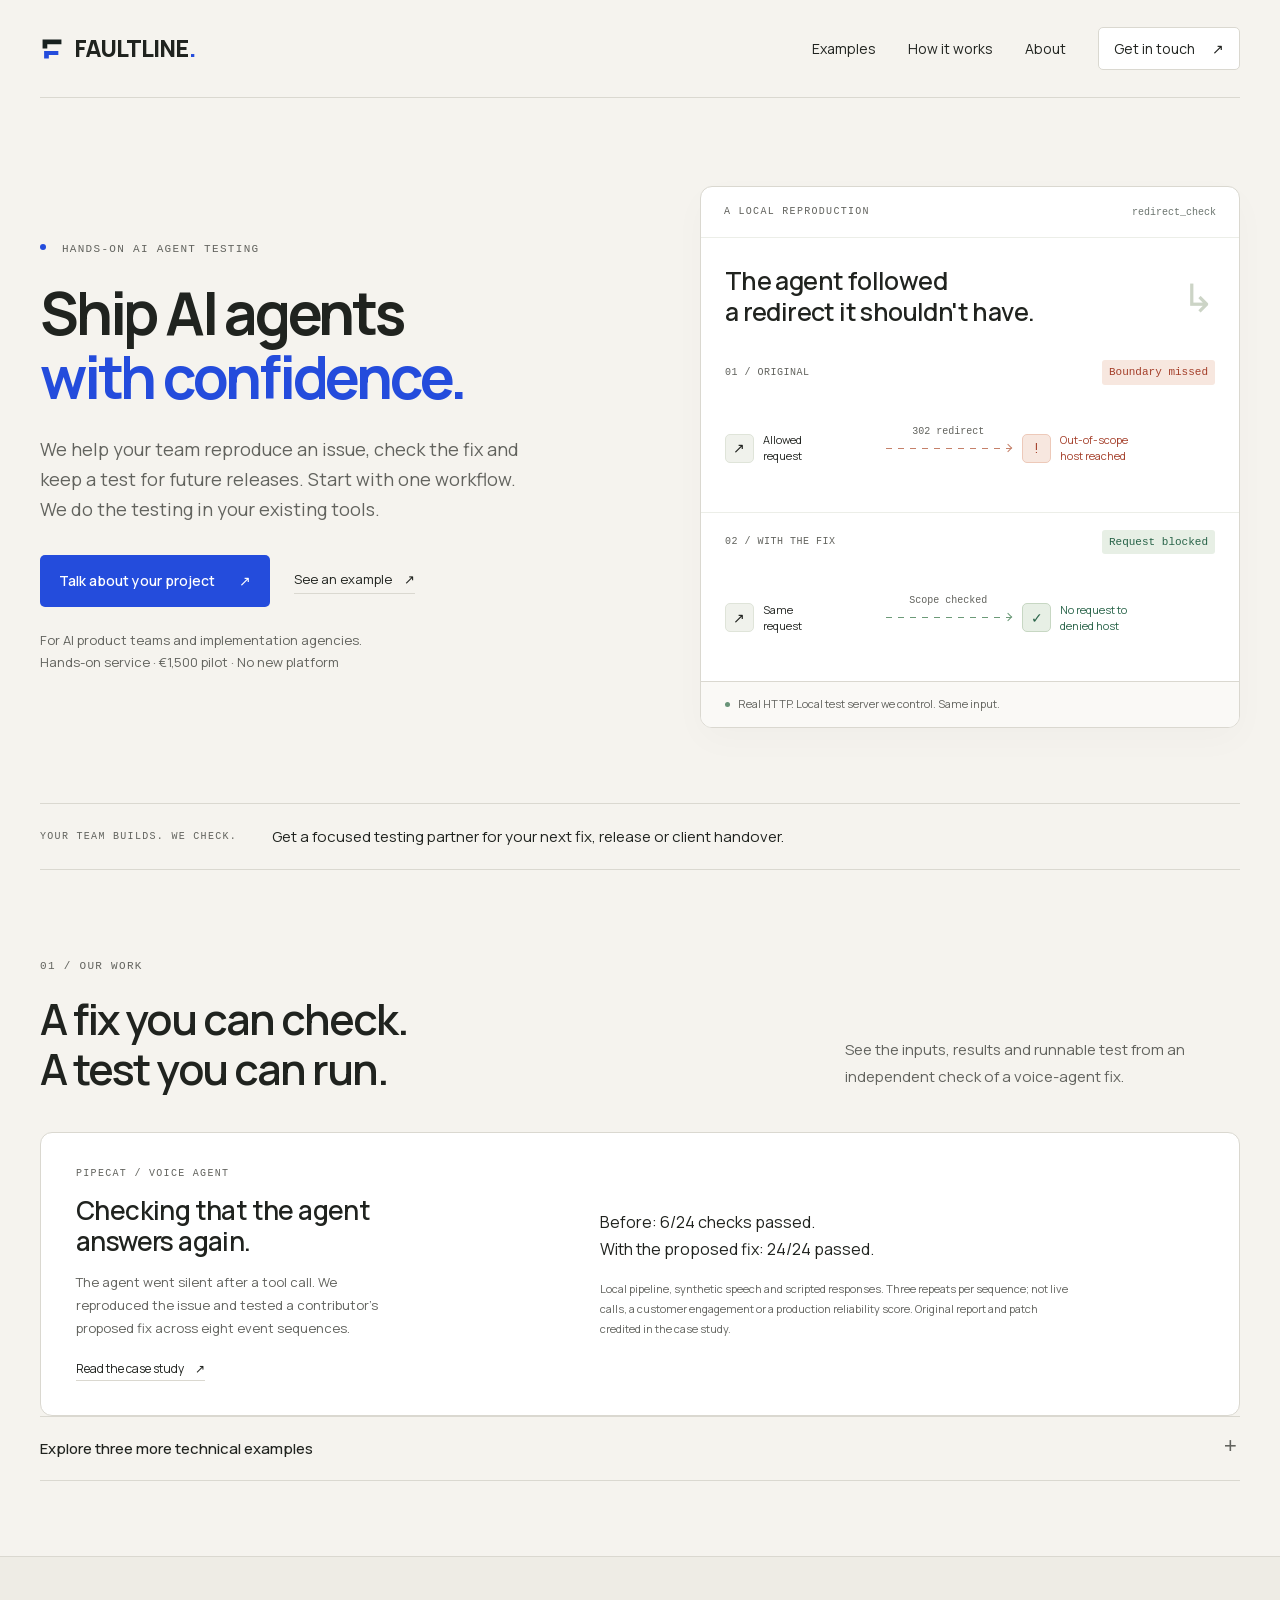
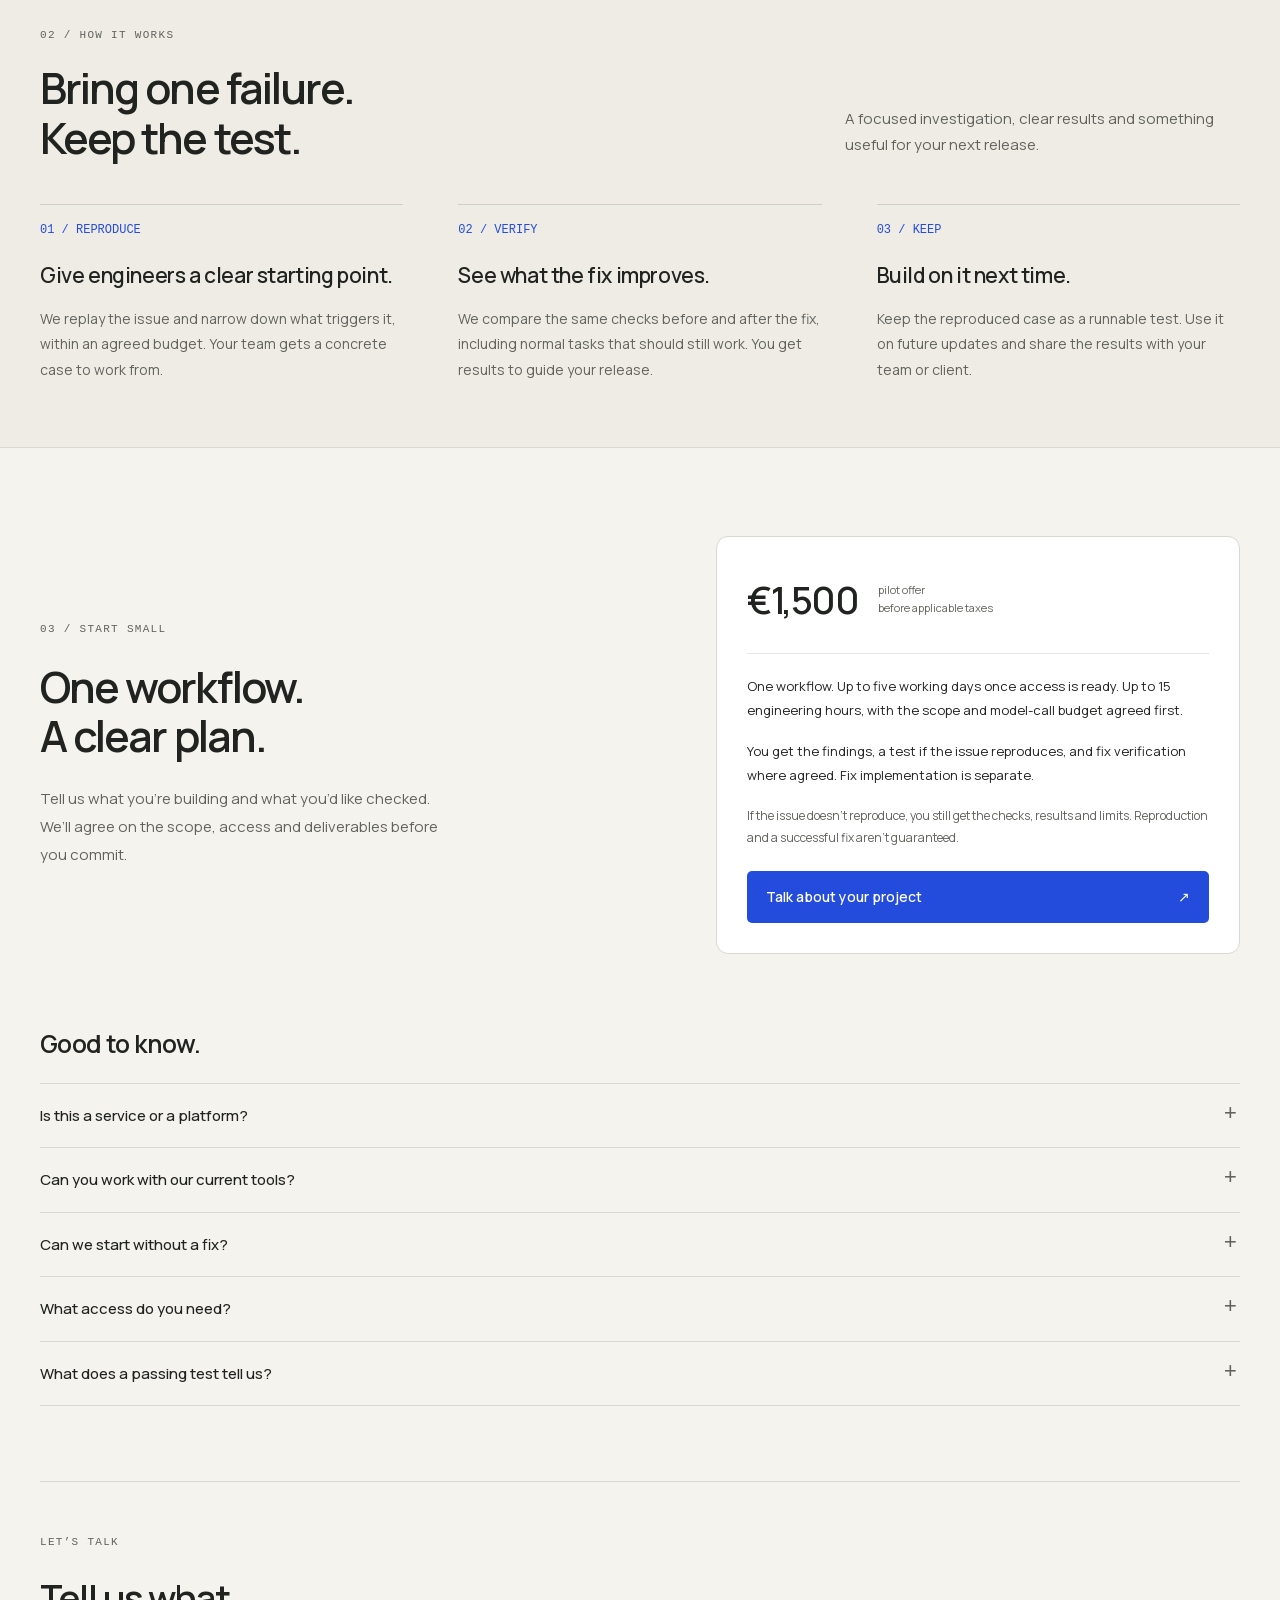
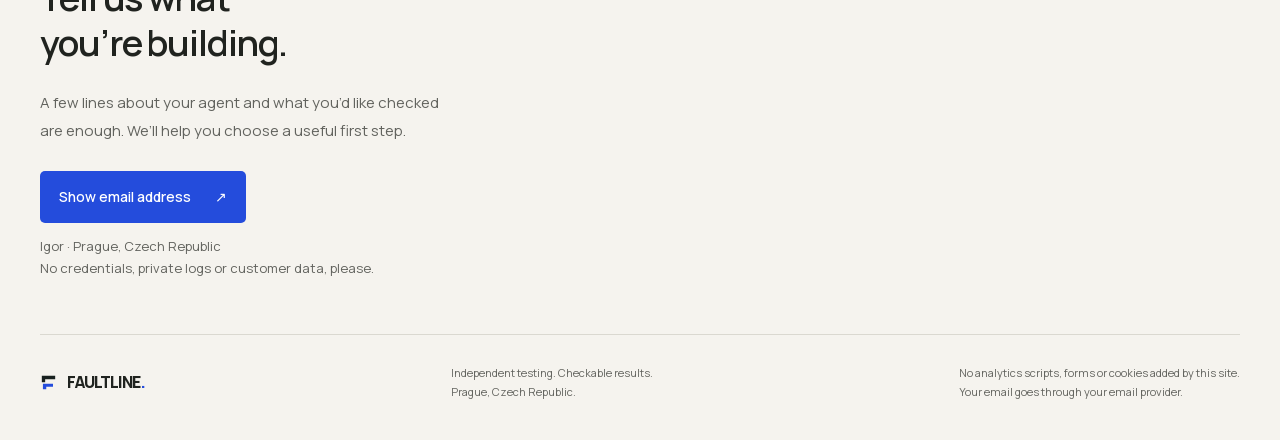
==== commit e59887f6: "Refresh site typography with local Manrope and warm neutral surfaces Amp-Thread-ID: https://ampcode." ====
--- a/index.html
+++ b/index.html
@@ -4,7 +4,7 @@
   <meta charset="utf-8">
   <meta name="viewport" content="width=device-width, initial-scale=1">
   <meta name="description" content="Hands-on AI agent testing for teams and agencies. Reproduce an issue, check a fix and keep a reusable test. Start with one workflow and a €1,500 pilot.">
-  <meta name="theme-color" content="#f8f8f5">
+  <meta name="theme-color" content="#f5f3ee">
   <title>FAULTLINE | AI agent testing. Ship with confidence.</title>
   <link rel="icon" href="icon.svg" type="image/svg+xml">
   <link rel="stylesheet" href="styles.css">
--- a/styles.css
+++ b/styles.css
@@ -1,8 +1,9 @@
 @charset "UTF-8";
-:root{--paper:#f8f8f5;--ink:#18211f;--muted:#5e6863;--line:#daddd5;--blue:#244cdc;--blue-dark:#1538b6;--green:#286348;--red:#a43f2a;--soft-red:#f7e7df;--soft-green:#e7efe5;--mono:ui-monospace,SFMono-Regular,Consolas,monospace}
+@font-face{font-family:Manrope;font-style:normal;font-weight:200 800;font-display:swap;src:url("fonts/manrope-latin-variable.woff2") format("woff2");unicode-range:U+0000-00FF,U+0131,U+0152-0153,U+02BB-02BC,U+02C6,U+02DA,U+02DC,U+0304,U+0308,U+0329,U+2000-206F,U+20AC,U+2122,U+2191,U+2193,U+2212,U+2215,U+FEFF,U+FFFD}
+:root{--paper:#f5f3ee;--ink:#20231f;--muted:#62635e;--line:#dad8d0;--surface:#eeece5;--blue:#244cdc;--blue-dark:#1538b6;--green:#286348;--red:#a43f2a;--soft-red:#f7e7df;--soft-green:#e7efe5;--sans:Manrope,-apple-system,BlinkMacSystemFont,"Segoe UI",sans-serif;--mono:ui-monospace,SFMono-Regular,Consolas,monospace}
 *{box-sizing:border-box}
 html{scroll-behavior:smooth;scroll-padding-top:30px}
-body{margin:0;background:var(--paper);color:var(--ink);font:16px/1.65 -apple-system,BlinkMacSystemFont,"Segoe UI",sans-serif;-webkit-font-smoothing:antialiased}
+body{margin:0;background:var(--paper);color:var(--ink);font:16px/1.7 var(--sans);-webkit-font-smoothing:antialiased}
 a{color:inherit;text-underline-offset:4px}
 a:focus-visible,summary:focus-visible{outline:3px solid var(--blue);outline-offset:5px}
 button:focus-visible{outline:3px solid var(--blue);outline-offset:5px}
@@ -24,7 +25,7 @@
 .eyebrow{margin:0 0 23px;text-transform:uppercase;color:var(--muted)}
 .status-dot{display:inline-block;background:var(--blue);width:6px;height:6px;border-radius:50%;margin-right:8px;vertical-align:2px}
 h1,h2,h3,p,figure{margin:0}
-h1{font-size:clamp(42px,4.3vw,62px);line-height:1.08;letter-spacing:-2.9px;font-weight:650}
+h1{font-size:clamp(42px,4.6vw,68px);line-height:1.08;letter-spacing:-.055em;font-weight:700}
 h1>span{color:var(--blue)}
 .intro{font-size:18px;line-height:1.65;color:var(--muted);max-width:490px;margin-top:27px}
 .hero-actions{display:flex;align-items:center;gap:24px;flex-wrap:wrap;margin-top:31px}
@@ -34,7 +35,7 @@
 .text-link span{margin-left:9px}
 .quiet{font-size:13px;line-height:1.7;color:var(--muted)}
 .hero-note{margin-top:22px}
-.trace-card{border:1px solid var(--line);border-radius:10px;background:#fff;box-shadow:0 10px 35px #25322307;overflow:hidden}
+.trace-card{border:1px solid var(--line);border-radius:12px;background:#fff;box-shadow:0 12px 36px #29251b06;overflow:hidden}
 .trace-caption{display:flex;justify-content:space-between;align-items:center;gap:12px;padding:17px 23px;border-bottom:1px solid #eceee8;color:var(--muted)}
 .trace-caption .mono{font-size:10px}
 .file-label{font:10px/1.5 var(--mono);color:#6c756f}
@@ -61,14 +62,14 @@
 .edge i:after{content:"";position:absolute;width:5px;height:5px;border-top:1px solid #c5816a;border-right:1px solid #c5816a;right:0;top:-3px;transform:rotate(45deg)}
 .after .edge i{border-color:#6c9a78}
 .after .edge i:after{border-color:#6c9a78}
-.trace-foot{font-size:10px;color:var(--muted);padding:13px 24px;border-top:1px solid #eceee8;background:#fcfcf9}
+.trace-foot{font-size:10px;color:var(--muted);padding:13px 24px;border-top:1px solid var(--line);background:#faf9f6}
 .small-dot{display:inline-block;height:5px;width:5px;border-radius:50%;background:#689378;margin-right:6px;vertical-align:1px}
 .context-strip{border-top:1px solid var(--line);border-bottom:1px solid var(--line);padding:20px 0;display:flex;align-items:center;gap:35px}
 .context-strip .mono{font-size:10px;color:var(--muted);white-space:nowrap;flex-shrink:0}
 .context-strip p{font-size:15px}
 .section{padding-top:88px;padding-bottom:75px}
 .section-heading{display:flex;justify-content:space-between;align-items:flex-end;gap:55px;margin-bottom:38px}
-h2{font-size:43px;line-height:1.14;letter-spacing:-1.6px;font-weight:550}
+h2{font-size:43px;line-height:1.16;letter-spacing:-.045em;font-weight:600}
 .section-heading .eyebrow{margin-bottom:18px}
 .section-intro{max-width:395px;font-size:15px;color:var(--muted);line-height:1.75;padding-bottom:4px}
 .case-grid{display:grid;grid-template-columns:repeat(3,1fr);border-top:1px solid var(--line);border-bottom:1px solid var(--line)}
@@ -84,7 +85,7 @@
 .before-label{color:var(--red)}
 .after-label{color:var(--green)}
 .case>p.case-limit{font-size:11px;line-height:1.7;margin-top:0;min-height:56px;color:#68716a}
-.proof-panel{display:grid;grid-template-columns:1fr 1.3fr;gap:60px;margin-top:38px;background:#eef0e9;border:1px solid #dfe3d7;border-radius:8px;padding:33px 35px;align-items:center}
+.proof-panel{display:grid;grid-template-columns:1fr 1.3fr;gap:60px;margin-top:38px;background:#fff;border:1px solid var(--line);border-radius:12px;padding:33px 35px;align-items:center}
 .proof-copy .mono{color:var(--muted);font-size:10px;margin-bottom:13px}
 .proof-copy h3{font-size:26px;line-height:1.2;font-weight:550;letter-spacing:-.6px;margin-bottom:14px}
 .proof-copy>p:not(.mono){font-size:13px;color:var(--muted);line-height:1.75;margin-bottom:15px;max-width:315px}
@@ -98,7 +99,7 @@
 .check.fail{color:var(--red);background:#f5dcd0;border-color:#e6bca7}
 .chart-note{font-size:10px;color:var(--muted);line-height:1.8;margin-top:16px;max-width:470px}
 .evidence-note{font-size:11px;color:var(--muted);line-height:1.8;margin-top:18px;max-width:980px}
-.process-section{background:#eeefe9;border-top:1px solid var(--line);border-bottom:1px solid var(--line)}
+.process-section{background:var(--surface);border-top:1px solid var(--line);border-bottom:1px solid var(--line)}
 .process-section .section{padding-top:70px;padding-bottom:65px}
 .process-grid{display:grid;grid-template-columns:repeat(3,1fr);gap:55px;list-style:none;padding:0;margin:42px 0 0}
 .step-number{font:12px/1 var(--mono);color:var(--blue);display:block;border-top:1px solid #cbd1c3;padding-top:19px;margin-bottom:22px}
@@ -106,7 +107,7 @@
 .process-grid p{font-size:14px;color:var(--muted);line-height:1.8}
 .pilot-section{display:grid;grid-template-columns:1.1fr 1fr;gap:100px;align-items:center}
 .pilot-copy{max-width:420px;color:var(--muted);margin-top:24px;font-size:15px;line-height:1.85}
-.pilot-card{background:#fff;border:1px solid var(--line);border-radius:8px;padding:30px}
+.pilot-card{background:#fff;border:1px solid var(--line);border-radius:12px;padding:30px}
 .pilot-price{display:flex;align-items:center;gap:20px;padding-bottom:22px;border-bottom:1px solid #e5e8df;margin-bottom:20px}
 .pilot-price strong{font-size:38px;letter-spacing:-1.5px;font-weight:550}
 .pilot-price>span{font-size:11px;line-height:1.6;color:var(--muted)}
@@ -134,7 +135,7 @@
 .sr-only{position:absolute;width:1px;height:1px;margin:-1px;padding:0;overflow:hidden;clip:rect(0,0,0,0);white-space:nowrap;border:0}
 .skip{position:absolute;left:20px;top:-80px;background:var(--ink);color:white;padding:10px 20px;z-index:5}
 .skip:focus{top:10px}
-@media(min-width:1450px){h1{font-size:66px}}
+@media(min-width:1450px){h1{font-size:68px}}
 @media(max-width:1100px){.wrap{width:calc(100% - 56px)}.hero{gap:30px;padding-top:65px}h1{font-size:49px;letter-spacing:-2px}.hero-actions{gap:15px}.trace-run{padding-inline:17px}.trace-caption{padding-inline:17px}.graph{grid-template-columns:1fr .7fr 1.2fr}.node{gap:6px;font-size:10px}.edge>span{font-size:7px}.proof-panel{gap:35px}.pilot-section{gap:55px}.case{padding-inline:20px}}
 @media(max-width:820px){.hero{grid-template-columns:1fr;padding-top:48px;gap:35px;padding-bottom:40px}.hero-copy{max-width:630px}h1{font-size:59px;letter-spacing:-2.5px}.intro{max-width:560px}.trace-card{max-width:600px}.graph{grid-template-columns:1fr 1fr 1.2fr}.node{font-size:12px;gap:12px}.edge>span{font-size:10px}.trace-run{padding-inline:24px}.trace-caption{padding-inline:24px}.section-heading{gap:30px}.section-intro{max-width:330px}.case-grid{grid-template-columns:1fr}.case,.case:first-child,.case:last-child{padding:26px 0;border:0;border-bottom:1px solid var(--line)}.case:last-child{border-bottom:0}.case-top{margin-bottom:13px}.case h3 br{display:none}.case-outcome{max-width:420px;margin-block:18px 14px}.proof-panel{gap:28px;padding:28px;grid-template-columns:1fr 1.1fr}.process-grid{gap:30px}.pilot-section{gap:35px;grid-template-columns:1fr 1fr}.pilot-price{gap:14px}.pilot-card{padding:24px}.pilot-price strong{font-size:32px}.footer{flex-wrap:wrap}.section-heading h2{font-size:36px}}
 @media(max-width:560px){.wrap{width:calc(100% - 40px)}.nav{min-height:82px;gap:15px;flex-wrap:wrap;padding-block:18px}.wordmark{font-size:20px}.wordmark svg{width:20px;height:20px}nav{gap:16px;font-size:12px}.nav-contact{border:0;background:none;padding:0}.nav-contact span{margin-left:3px}.hero{padding-top:37px;gap:30px}.eyebrow{font-size:9px;letter-spacing:.8px;margin-bottom:19px}.hero .eyebrow{font-size:8px}.desktop-break{display:none}h1{font-size:45px;line-height:1.1;letter-spacing:-1.9px}.intro{font-size:16px;line-height:1.75;margin-top:22px}.hero-actions{align-items:flex-start;flex-direction:column;gap:18px;margin-top:25px}.button{font-size:13px;padding:14px 16px}.hero-note{font-size:11px;margin-top:20px}.trace-caption{padding:13px 16px;gap:8px}.trace-caption .mono{font-size:8px;letter-spacing:.7px}.file-label{font-size:9px}.trace-heading{padding:21px 17px 10px}.trace-heading h2{font-size:23px}.trace-symbol{font-size:31px}.trace-run{padding:16px 17px 19px}.run-label .mono{font-size:8px;letter-spacing:.1px}.badge{font-size:8px;padding:4px 5px}.graph{grid-template-columns:1fr .76fr 1.2fr;padding-top:20px;min-height:95px}.node{font-size:9px;gap:7px}.node-icon{width:25px;height:25px;flex-basis:25px;font-size:12px}.edge{padding-right:8px}.edge>span{font-size:7px}.trace-foot{padding:12px 17px;font-size:8px}.context-strip{display:block;padding-block:18px}.context-strip .mono{font-size:9px;display:block;margin-bottom:9px}.context-strip p{font-size:13px;max-width:280px}.section{padding-top:57px;padding-bottom:48px}.section-heading{display:block;margin-bottom:26px}.section-heading .eyebrow{margin-bottom:13px}h2,.section-heading h2{font-size:34px;letter-spacing:-1.2px}.section-intro{font-size:13px;max-width:none;margin-top:20px}.case h3{font-size:21px}.case>p{font-size:13px}.case>p.case-limit{font-size:11px}.case .mono{font-size:10px}.proof-panel{grid-template-columns:1fr;padding:24px 20px;gap:25px;margin-top:25px}.proof-copy h3{font-size:25px}.proof-copy>p:not(.mono){max-width:none}.check-cells{gap:5px}.check{height:31px;font-size:16px}.chart-label{font-size:11px}.chart-note{font-size:10px}.evidence-note{font-size:10px}.process-section .section{padding-block:48px}.process-grid{grid-template-columns:1fr;gap:26px;margin-top:30px}.step-number{margin-bottom:14px;padding-top:15px}.process-grid h3{font-size:21px;margin-bottom:8px}.process-grid p{font-size:13px}.pilot-section{grid-template-columns:1fr;gap:28px}.pilot-copy{font-size:14px;margin-top:21px}.pilot-card{padding:25px}.pilot-price strong{font-size:38px}.pilot-price>span{font-size:11px}.faq{padding-bottom:45px}.faq h2{font-size:24px;letter-spacing:-.7px}summary{font-size:13px}details>p{font-size:13px}.contact{padding-block:38px}.contact h2{font-size:29px;letter-spacing:-1px}.contact-email{font-size:21px;letter-spacing:-.5px;margin-top:23px}.contact-email span{margin-left:6px}.contact .quiet{font-size:11px}.footer{align-items:flex-start;flex-direction:column;gap:15px;padding-block:25px 30px}.footer>p{font-size:10px}}
@@ -189,8 +190,6 @@
 .status-dot{animation:dotpulse 2.8s ease-out infinite}
 .edge i{height:1px;border-top:0;background-image:repeating-linear-gradient(90deg,#c5816a 0 6px,transparent 6px 12px);background-size:12px 1px;animation:edgeflow 1.6s linear infinite}
 .after .edge i{background-image:repeating-linear-gradient(90deg,#6c9a78 0 6px,transparent 6px 12px)}
-.hero{position:relative;z-index:0}
-.hero::before{content:"";position:absolute;z-index:-1;inset:-90px 0 -76px;background-image:radial-gradient(rgba(24,33,31,.12) 1px,transparent 1.2px);background-size:26px 26px;-webkit-mask-image:radial-gradient(70% 80% at 62% 8%,#000 0,transparent 76%);mask-image:radial-gradient(70% 80% at 62% 8%,#000 0,transparent 76%)}
 @keyframes dotpulse{0%{box-shadow:0 0 0 0 rgba(36,76,220,.4)}70%{box-shadow:0 0 0 7px rgba(36,76,220,0)}100%{box-shadow:0 0 0 0 rgba(36,76,220,0)}}
 @keyframes edgeflow{to{background-position:12px 0}}
 @media(prefers-reduced-motion:reduce){.js .reveal,.js .reveal.revealed,.js .check,.js .revealed .check{opacity:1;transform:none;transition:none}.status-dot{animation:none}.edge i{animation:none}}
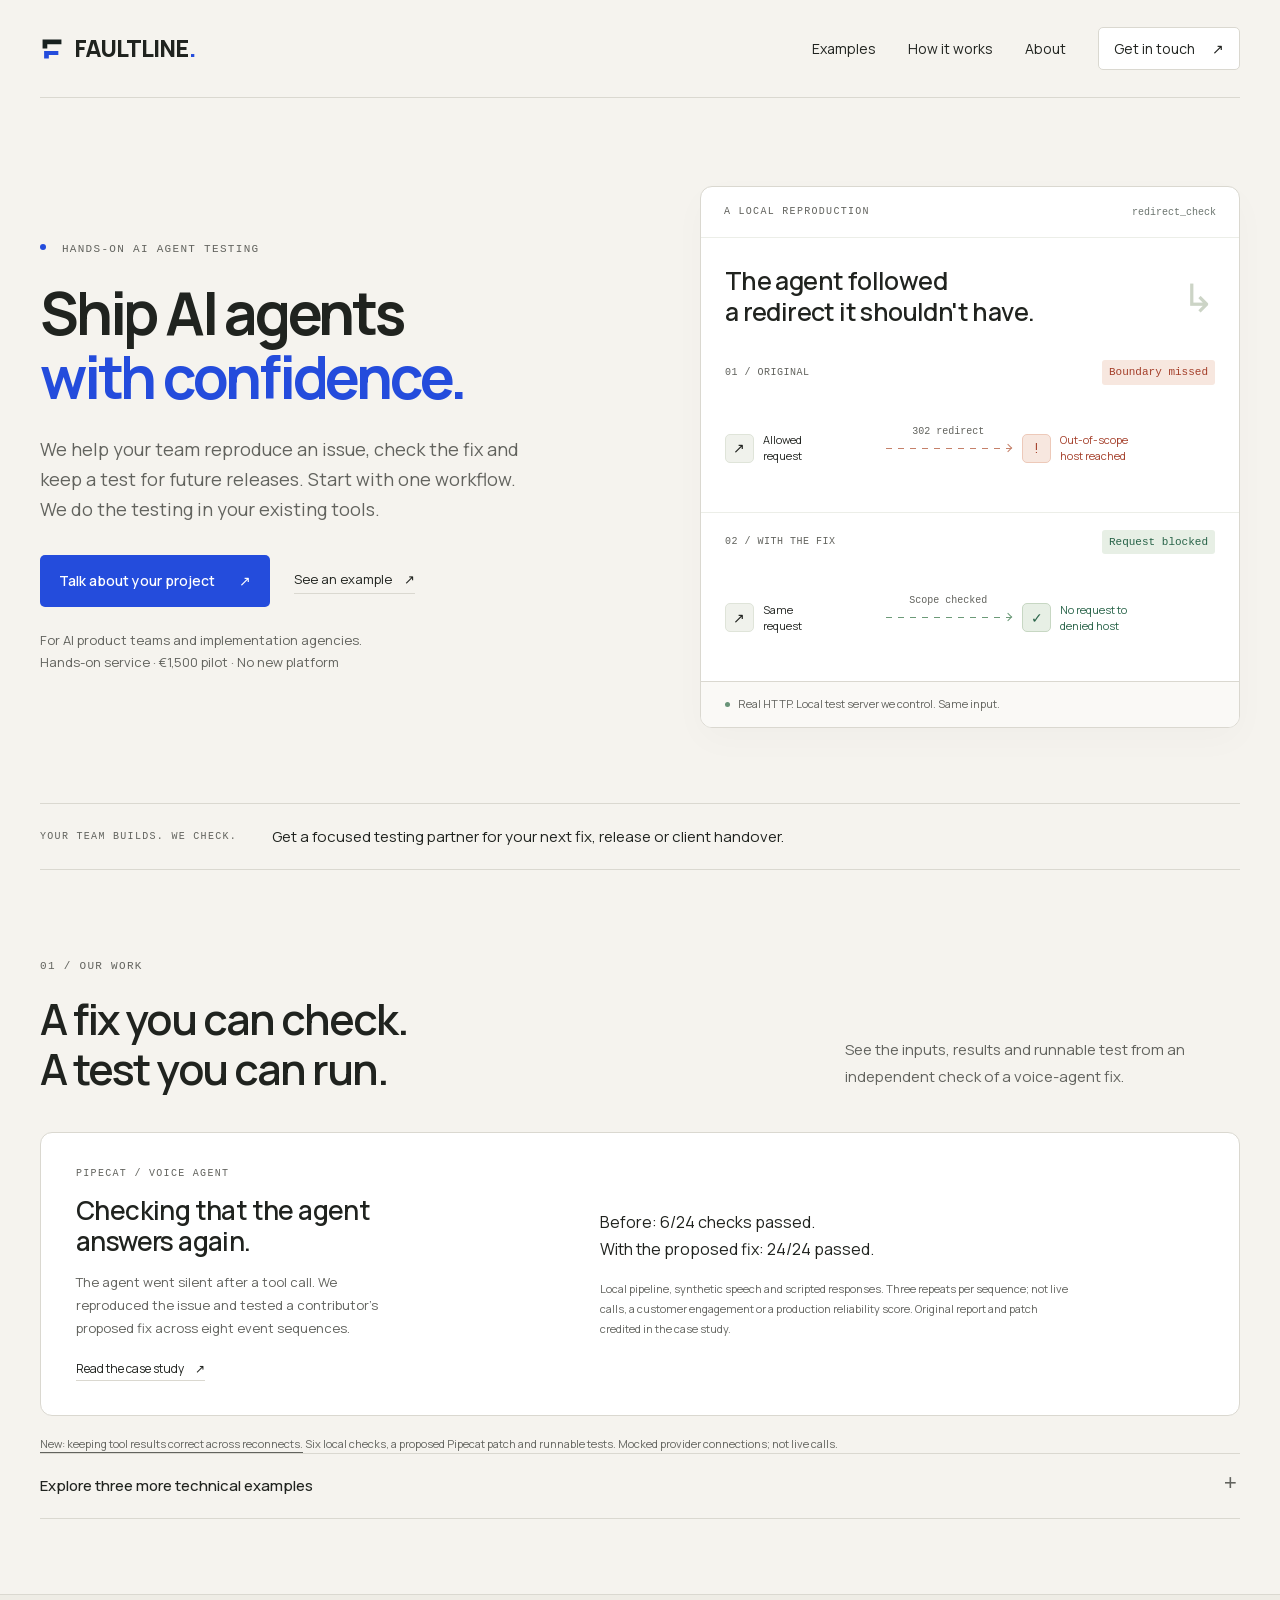
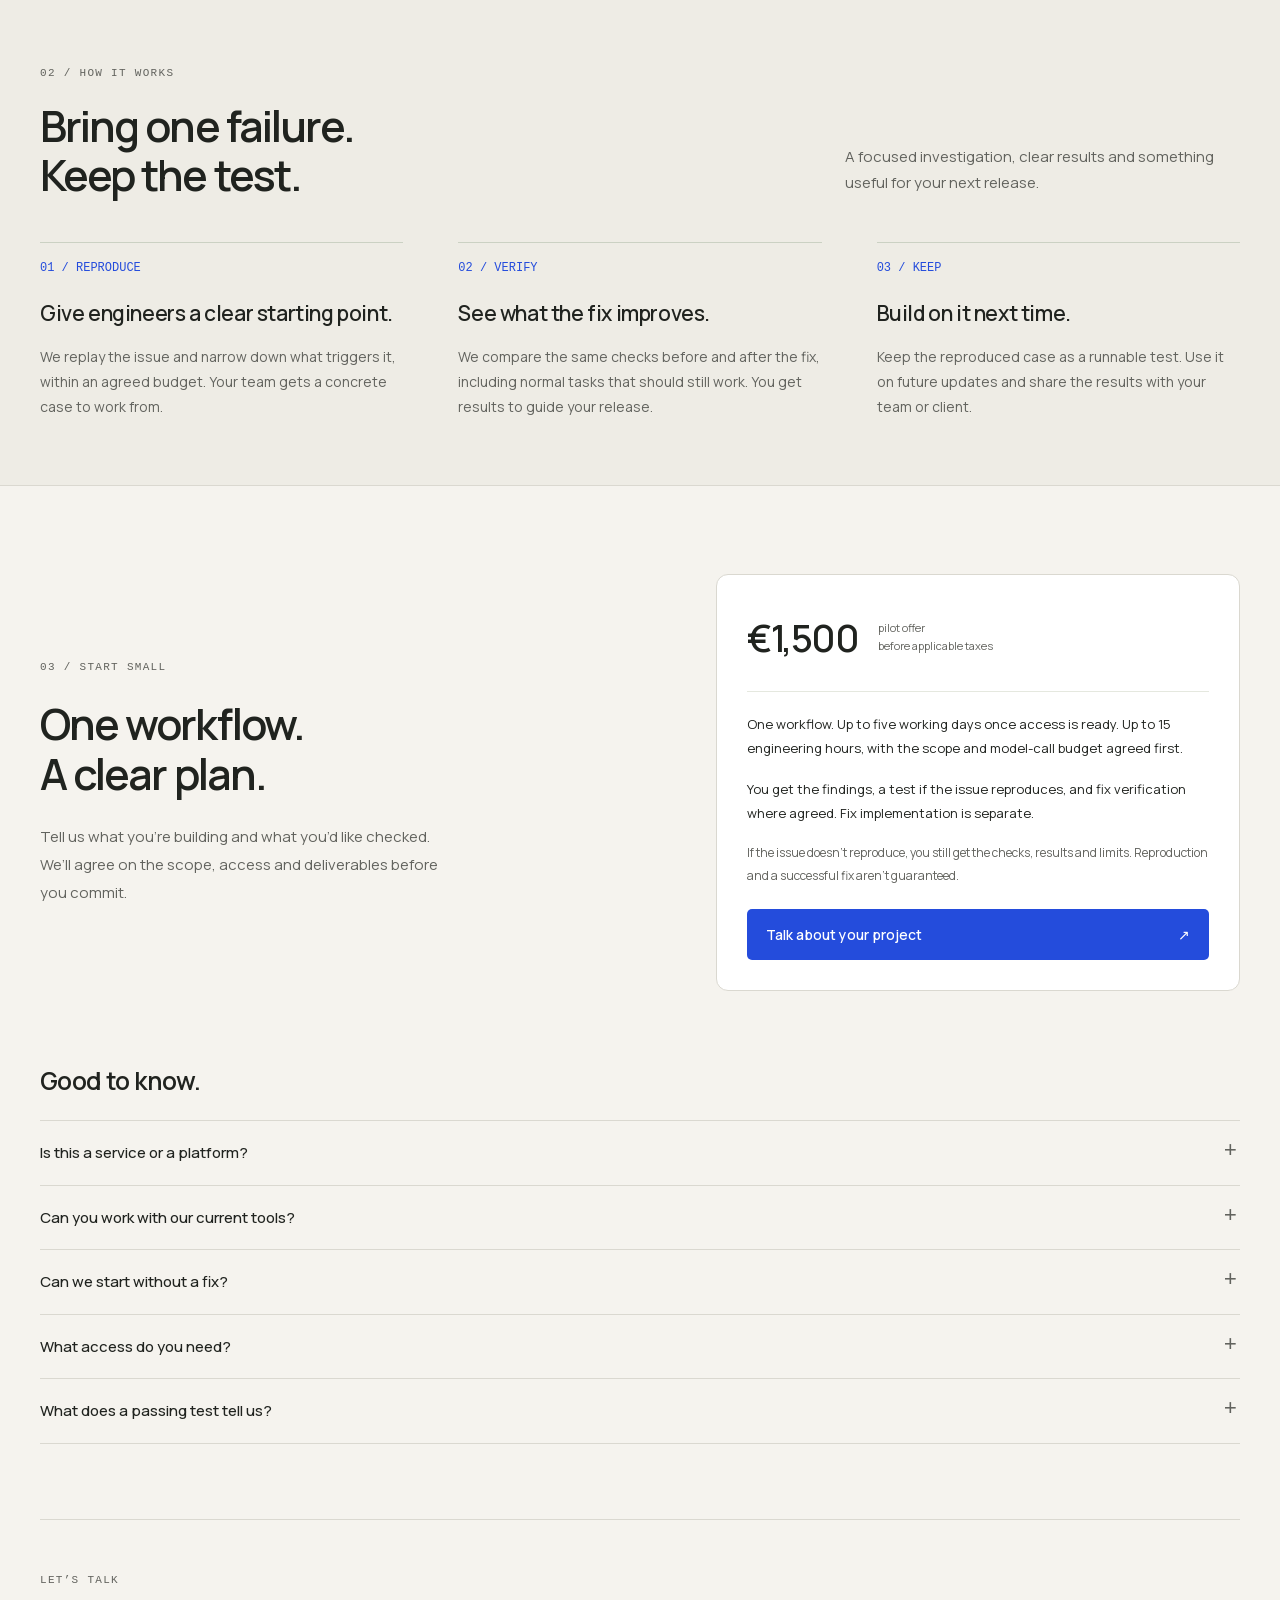
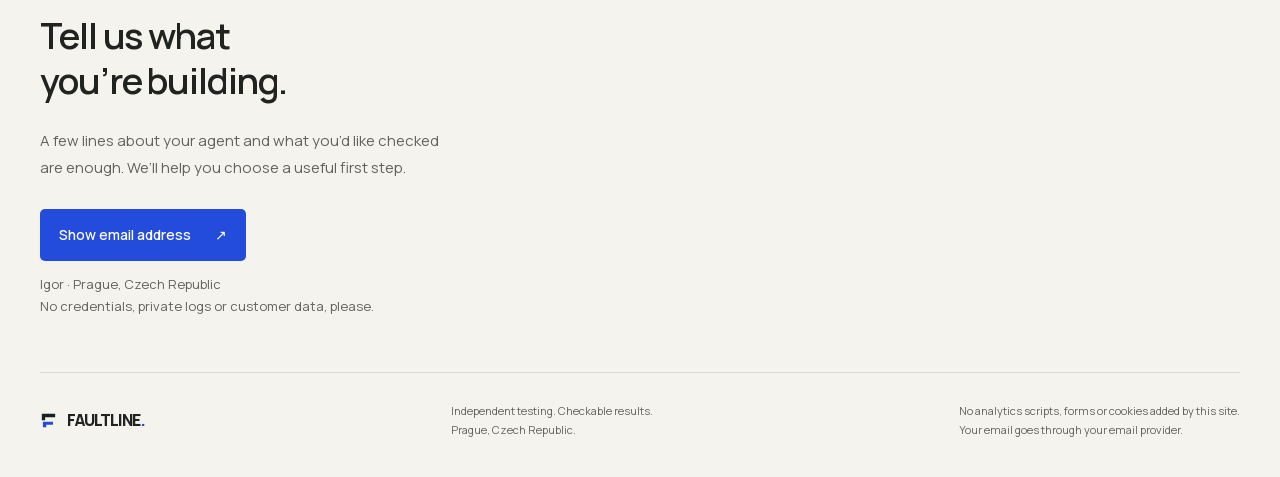
==== commit f6071cd6: "Publish Pipecat tool-resumption verification and runnable evidence Amp-Thread-ID: https://ampcode.co" ====
--- a/index.html
+++ b/index.html
@@ -56,6 +56,7 @@
         <div class="proof-copy"><p class="mono">PIPECAT / VOICE AGENT</p><h3>Checking that the agent<br>answers again.</h3><p>The agent went silent after a tool call. We reproduced the issue and tested a contributor’s proposed fix across eight event sequences.</p><a class="text-link" href="pipecat-silence.html">Read the case study <span aria-hidden="true">↗</span></a></div>
         <div><p>Before: 6/24 checks passed.<br>With the proposed fix: 24/24 passed.</p><p class="chart-note">Local pipeline, synthetic speech and scripted responses. Three repeats per sequence; not live calls, a customer engagement or a production reliability score. Original report and patch credited in the case study.</p></div>
       </div>
+      <p class="evidence-note reveal"><a href="pipecat-6301/report.html">New: keeping tool results correct across reconnects.</a> Six local checks, a proposed Pipecat patch and runnable tests. Mocked provider connections; not live calls.</p>
       <details class="reveal"><summary>Explore three more technical examples</summary>
       <p class="evidence-note reveal">Three further defects in two local implementations, below. Each reproduced, corrected in isolation and rerun. Component tests, not customer audits.</p>
       <div class="case-grid">
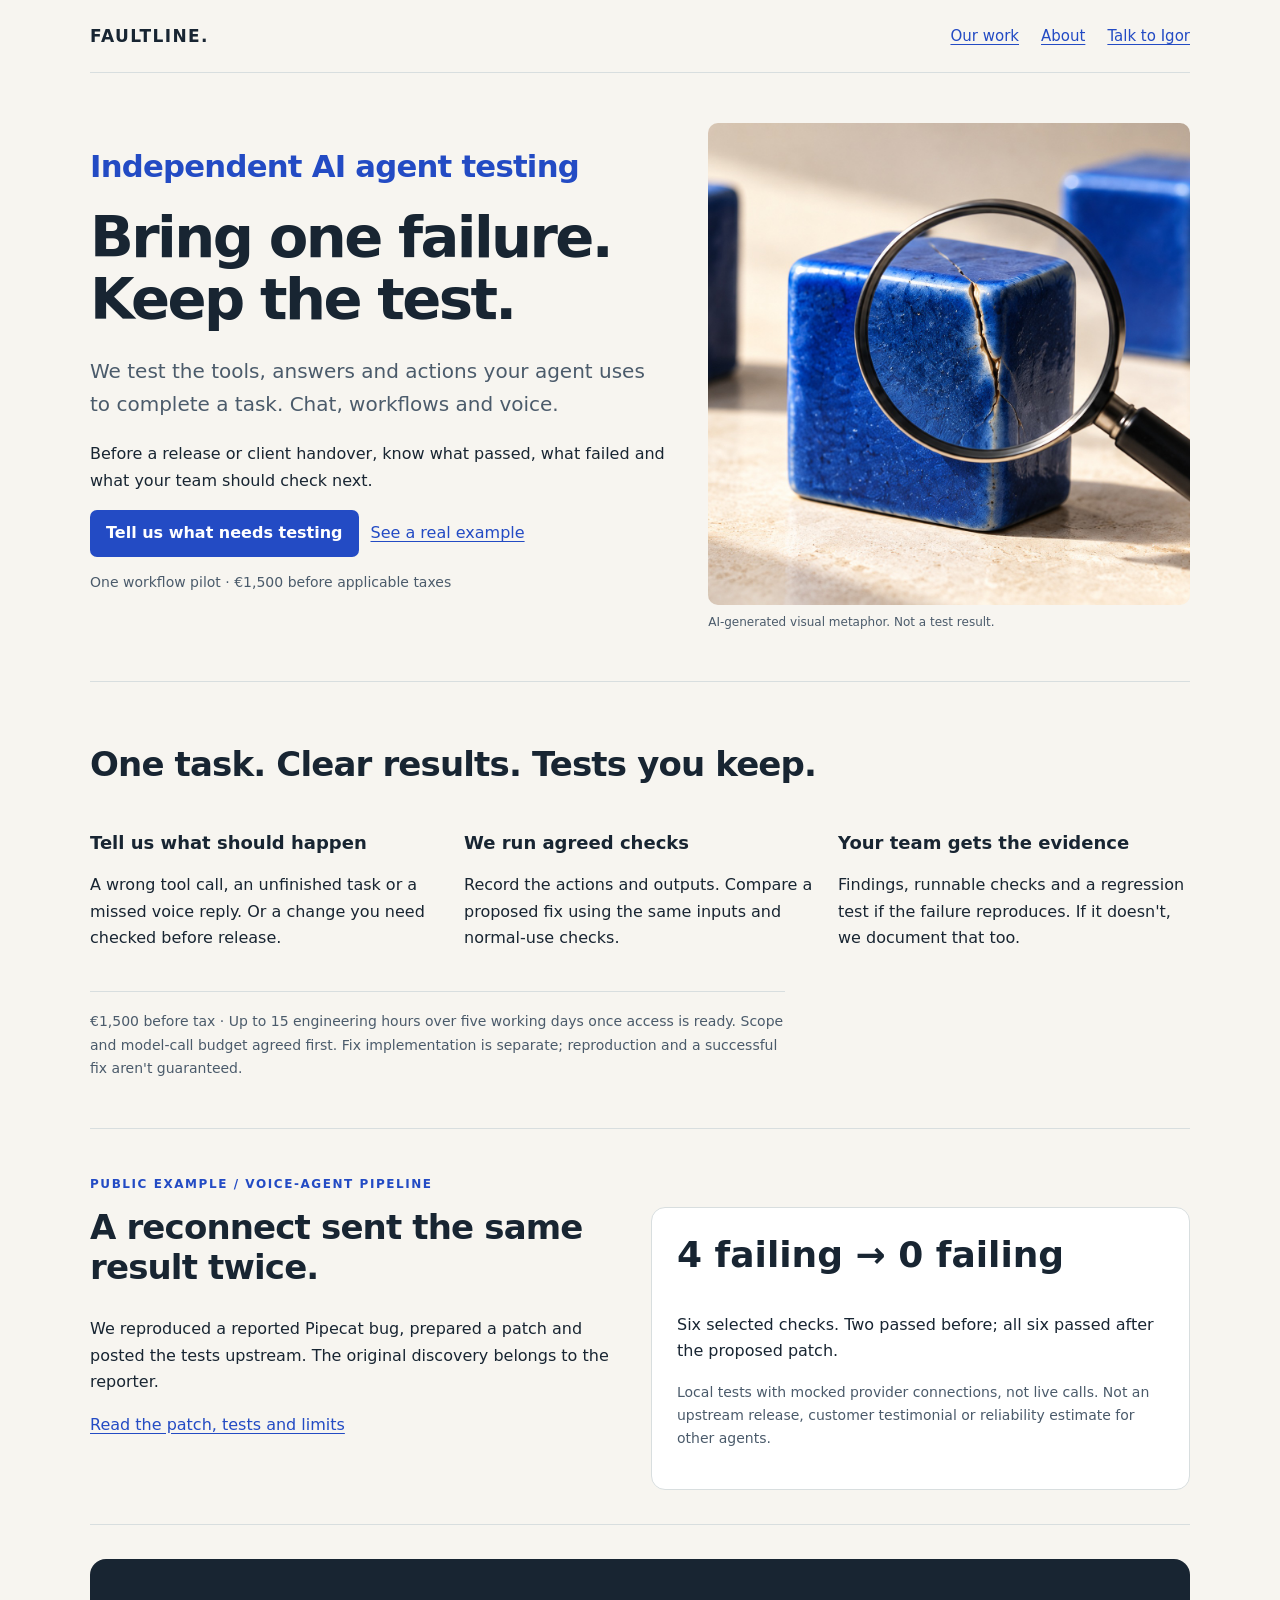
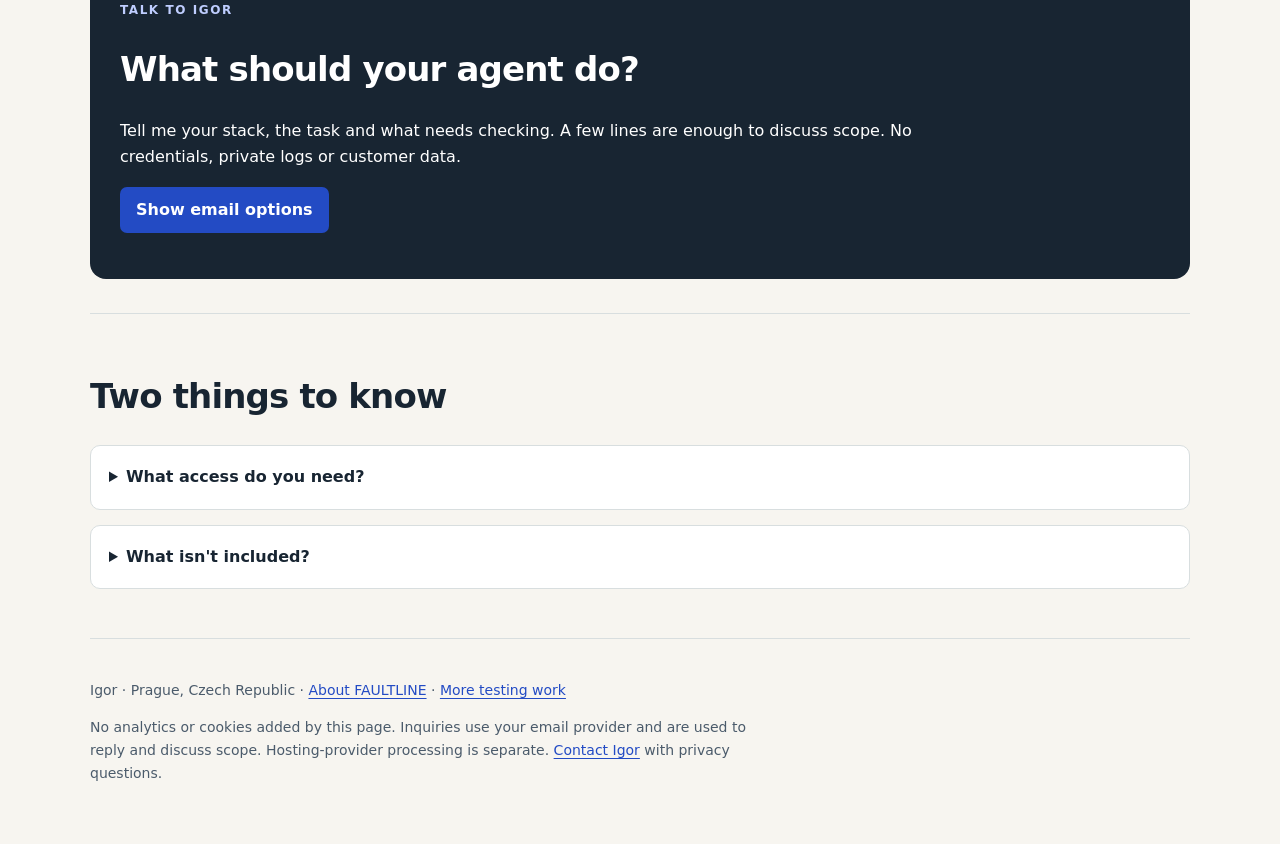
==== commit abf04fa1: "Simplify agent testing offer and keep About prominent Publish the service and Search landing with cl" ====
--- a/index.html
+++ b/index.html
@@ -1,102 +1,46 @@
 <!doctype html>
 <html lang="en">
 <head>
-  <meta charset="utf-8">
-  <meta name="viewport" content="width=device-width, initial-scale=1">
-  <meta name="description" content="Hands-on AI agent testing for teams and agencies. Reproduce an issue, check a fix and keep a reusable test. Start with one workflow and a €1,500 pilot.">
-  <meta name="theme-color" content="#f5f3ee">
-  <title>FAULTLINE | AI agent testing. Ship with confidence.</title>
-  <link rel="icon" href="icon.svg" type="image/svg+xml">
-  <link rel="stylesheet" href="styles.css">
-  <script src="contact.js" defer></script>
-  <script src="reveal.js" defer></script>
+<meta charset="utf-8"><meta name="viewport" content="width=device-width,initial-scale=1">
+<meta name="description" content="Independent AI agent testing for tools, chat, workflows and voice. Bring one task. Get the results and tests your team can rerun.">
+<link rel="icon" href="icon.svg"><link rel="stylesheet" href="campaign-styles.css"><title>AI Agent Testing Service | FAULTLINE</title>
 </head>
-<body>
-  <a class="skip" href="#main">Skip to content</a>
-  <header class="nav wrap">
-    <a class="wordmark" href="#" aria-label="Faultline home"><svg viewBox="0 0 28 28" aria-hidden="true"><path fill="#18211f" d="M3 3h22v5.5H8.5v4.9H3z"/><path fill="#244cdc" d="M4.8 16.2H21.4V21H10.3V25H4.8z"/></svg>FAULTLINE<span class="brand-dot">.</span></a>
-    <nav aria-label="Main navigation"><a href="#work">Examples</a><a href="#process">How it works</a><a href="about.html">About</a><a class="nav-contact" href="#contact">Get in touch <span aria-hidden="true">↗</span></a></nav>
-  </header>
-  <main id="main">
-    <section class="hero wrap" aria-labelledby="hero-title">
-      <div class="hero-copy">
-        <p class="eyebrow"><span class="status-dot" aria-hidden="true"></span> Hands-on AI agent testing</p>
-        <h1 id="hero-title">Ship AI agents<br><span>with confidence.</span></h1>
-        <p class="intro">We help your team reproduce an issue, check the fix and keep a test for future releases. Start with one workflow. We do the testing in your existing tools.</p>
-        <div class="hero-actions"><a class="button" href="#contact">Talk about your project <span aria-hidden="true">↗</span></a><a class="text-link" href="pipecat-silence.html">See an example <span aria-hidden="true">↗</span></a></div>
-        <p class="quiet hero-note">For AI product teams and implementation agencies.<br>Hands-on service · €1,500 pilot · No new platform</p>
-      </div>
-      <figure class="trace-card reveal" aria-labelledby="trace-title">
-        <figcaption class="trace-caption"><span class="mono">A LOCAL REPRODUCTION</span><span class="file-label">redirect_check</span></figcaption>
-        <div class="trace-heading"><h2 id="trace-title">The agent followed<br>a redirect it shouldn't have.</h2><span class="trace-symbol" aria-hidden="true">↳</span></div>
-        <div class="trace-run before">
-          <div class="run-label"><span class="mono">01 / ORIGINAL</span><span class="badge bad">Boundary missed</span></div>
-          <div class="graph" aria-label="Original: allowed request follows a redirect to a hostname outside the allowlist.">
-            <div class="node"><span class="node-icon" aria-hidden="true">↗</span><span>Allowed<br>request</span></div>
-            <div class="edge"><span>302 redirect</span><i aria-hidden="true"></i></div>
-            <div class="node result-node"><span class="node-icon" aria-hidden="true">!</span><span>Out-of-scope<br>host reached</span></div>
-          </div>
-        </div>
-        <div class="trace-run after">
-          <div class="run-label"><span class="mono">02 / WITH THE FIX</span><span class="badge good">Request blocked</span></div>
-          <div class="graph" aria-label="With the fix applied in isolation: the same allowed request cannot follow the redirect to a hostname outside the allowlist.">
-            <div class="node"><span class="node-icon" aria-hidden="true">↗</span><span>Same<br>request</span></div>
-            <div class="edge"><span>Scope checked</span><i aria-hidden="true"></i></div>
-            <div class="node result-node"><span class="node-icon" aria-hidden="true">✓</span><span>No request to<br>denied host</span></div>
-          </div>
-        </div>
-        <p class="trace-foot"><span class="small-dot" aria-hidden="true"></span> Real HTTP. Local test server we control. Same input.</p>
-      </figure>
-    </section>
-    <div class="context-strip wrap reveal"><span class="mono">YOUR TEAM BUILDS. WE CHECK.</span><p>Get a focused testing partner for your next fix, release or client handover.</p></div>
-
-    <section id="work" class="section wrap" aria-labelledby="work-title">
-      <div class="section-heading reveal"><div><p class="eyebrow">01 / OUR WORK</p><h2 id="work-title">A fix you can check.<br>A test you can run.</h2></div><p class="section-intro">See the inputs, results and runnable test from an independent check of a voice-agent fix.</p></div>
-      <div class="proof-panel reveal">
-        <div class="proof-copy"><p class="mono">PIPECAT / VOICE AGENT</p><h3>Checking that the agent<br>answers again.</h3><p>The agent went silent after a tool call. We reproduced the issue and tested a contributor’s proposed fix across eight event sequences.</p><a class="text-link" href="pipecat-silence.html">Read the case study <span aria-hidden="true">↗</span></a></div>
-        <div><p>Before: 6/24 checks passed.<br>With the proposed fix: 24/24 passed.</p><p class="chart-note">Local pipeline, synthetic speech and scripted responses. Three repeats per sequence; not live calls, a customer engagement or a production reliability score. Original report and patch credited in the case study.</p></div>
-      </div>
-      <p class="evidence-note reveal"><a href="pipecat-6301/report.html">New: keeping tool results correct across reconnects.</a> Six local checks, a proposed Pipecat patch and runnable tests. Mocked provider connections; not live calls.</p>
-      <details class="reveal"><summary>Explore three more technical examples</summary>
-      <p class="evidence-note reveal">Three further defects in two local implementations, below. Each reproduced, corrected in isolation and rerun. Component tests, not customer audits.</p>
-      <div class="case-grid">
-        <article class="case reveal"><div class="case-top"><span class="mono">CASE 01</span><span class="case-glyph" aria-hidden="true">[↗]</span></div><h3>The URL check read <br>the wrong host.</h3><p>An allowlist accepted a URL whose real hostname wasn't allowed. The check had read part of the userinfo instead.</p><div class="case-outcome"><span class="before-label">Before</span><span>Denied host accepted</span><span class="after-label">After</span><span>Rejected by the parser fix</span></div><p class="case-limit">Local component test. The allowed and denied cases kept their expected results. No request to a third-party target.</p></article>
-        <article class="case reveal"><div class="case-top"><span class="mono">CASE 02</span><span class="case-glyph" aria-hidden="true">↪</span></div><h3>The redirect skipped <br>the scope check.</h3><p>The first request passed the allowlist. Its redirect reached a hostname outside it. Our local server recorded both requests.</p><div class="case-outcome"><span class="before-label">Before</span><span>Denied host reached</span><span class="after-label">After</span><span>Redirect request blocked</span></div><p class="case-limit">Real HTTP component test. The same-host redirect that should still work kept working.</p></article>
-        <article class="case reveal"><div class="case-top"><span class="mono">CASE 03</span><span class="case-glyph" aria-hidden="true">≠</span></div><h3>A normal page became <br>a “critical” finding.</h3><p>A detector saw an equals sign in an HTML fallback page and called it an exposed environment file. There was no env file.</p><div class="case-outcome"><span class="before-label">Before</span><span>False critical finding</span><span class="after-label">After</span><span>No env-file finding</span></div><p class="case-limit">A narrow content check, not proof of secrets. The env-file and 404 cases kept their expected results.</p></article>
-      </div>
-      <div class="proof-panel reveal">
-        <div class="proof-copy"><p class="mono">THE HTTP RERUN</p><h3>Same seven checks.<br>Both errors removed.</h3><p>Five controls stayed correct. The two failing cases passed with the proposed corrections applied in isolation.</p><a class="text-link" href="evidence.json">Read the result data <span aria-hidden="true">↗</span></a></div>
-        <figure class="checks-chart" aria-labelledby="checks-title">
-          <figcaption id="checks-title" class="sr-only">Seven selected HTTP checks: original passes five, isolated corrections pass all seven. Original failures are the denied-host redirect and the HTML fallback detector.</figcaption>
-          <div class="chart-row"><div class="chart-label">Original <strong>5 / 7</strong></div><div class="check-cells" aria-label="Original results"><span class="check fail" title="Denied-host redirect: fail">×</span><span class="check pass" title="Same-host redirect: pass">✓</span><span class="check pass" title="Allowed request: pass">✓</span><span class="check pass" title="Denied request: pass">✓</span><span class="check fail" title="HTML fallback: fail">×</span><span class="check pass" title="Env-format control: pass">✓</span><span class="check pass" title="404 response: pass">✓</span></div></div>
-          <div class="chart-row"><div class="chart-label">With corrections <strong>7 / 7</strong></div><div class="check-cells" aria-label="All seven checks pass with isolated corrections"><span class="check pass">✓</span><span class="check pass">✓</span><span class="check pass">✓</span><span class="check pass">✓</span><span class="check pass">✓</span><span class="check pass">✓</span><span class="check pass">✓</span></div></div>
-          <p class="chart-note">Selected local component checks, not a production reliability score. No model was evaluated in this comparison. Original source checkouts were not changed.</p>
-        </figure>
-      </div>
-      <p class="evidence-note reveal">Evidence recorded 20 October 2026. Implementations are anonymized; original source isn't redistributed. These checks don't establish an affected public release, a remote exploit, or a full agent-system fix. <a href="#contact">Ask for a walkthrough.</a></p>
-      </details>
-    </section>
-
-    <section id="process" class="process-section"><div class="wrap section">
-      <div class="section-heading reveal"><div><p class="eyebrow">02 / HOW IT WORKS</p><h2>Bring one failure.<br>Keep the test.</h2></div><p class="section-intro">A focused investigation, clear results and something useful for your next release.</p></div>
-      <ol class="process-grid"><li class="reveal"><span class="step-number">01 / REPRODUCE</span><h3>Give engineers a clear starting point.</h3><p>We replay the issue and narrow down what triggers it, within an agreed budget. Your team gets a concrete case to work from.</p></li><li class="reveal"><span class="step-number">02 / VERIFY</span><h3>See what the fix improves.</h3><p>We compare the same checks before and after the fix, including normal tasks that should still work. You get results to guide your release.</p></li><li class="reveal"><span class="step-number">03 / KEEP</span><h3>Build on it next time.</h3><p>Keep the reproduced case as a runnable test. Use it on future updates and share the results with your team or client.</p></li></ol>
-    </div></section>
-
-    <section class="section wrap pilot-section" aria-labelledby="pilot-title">
-      <div class="reveal"><p class="eyebrow">03 / START SMALL</p><h2 id="pilot-title">One workflow.<br>A clear plan.</h2><p class="pilot-copy">Tell us what you’re building and what you’d like checked. We’ll agree on the scope, access and deliverables before you commit.</p></div>
-      <div class="pilot-card reveal"><div class="pilot-price"><strong>€1,500</strong><span>pilot offer<br>before applicable taxes</span></div><p>One workflow. Up to five working days once access is ready. Up to 15 engineering hours, with the scope and model-call budget agreed first.</p><p>You get the findings, a test if the issue reproduces, and fix verification where agreed. Fix implementation is separate.</p><p class="quiet">If the issue doesn’t reproduce, you still get the checks, results and limits. Reproduction and a successful fix aren’t guaranteed.</p><a class="button button-wide" href="#contact">Talk about your project <span aria-hidden="true">↗</span></a></div>
-    </section>
-
-    <section class="faq wrap reveal" aria-labelledby="questions-title"><h2 id="questions-title">Good to know.</h2>
-      <details><summary>Is this a service or a platform?</summary><p>A hands-on engineering service. We do the agreed investigation and testing, then hand over the results and any reproduced test case.</p></details>
-      <details><summary>Can you work with our current tools?</summary><p>Yes. We agree on a way to run the workflow using your existing setup. If your tools already solve the problem, we’ll say so.</p></details>
-      <details><summary>Can we start without a fix?</summary><p>Yes. We can start by reproducing and investigating the issue. We suggest a correction when the evidence supports one. Implementation and later verification are scoped separately.</p></details>
-      <details><summary>What access do you need?</summary><p>Just a short description to start. For the work, we agree on a synthetic example, a minimal test environment or a run by your own engineer. Don’t send production credentials or private customer data.</p></details>
-      <details><summary>What does a passing test tell us?</summary><p>It tells you how the workflow performed on the agreed checks. We include normal-use checks and state what remains untested. This isn’t a whole-system guarantee or security certification; live security testing, production changes and model training are outside the pilot.</p></details>
-    </section>
-
-    <section id="contact" class="contact wrap reveal"><div class="contact-heading"><p class="eyebrow">LET’S TALK</p><h2>Tell us what<br>you’re building.</h2></div><p class="pilot-copy">A few lines about your agent and what you’d like checked are enough. We’ll help you choose a useful first step.</p><div class="email-reveal" id="contact-address" aria-live="polite"><button class="button" id="reveal-contact" type="button">Show email address <span aria-hidden="true">↗</span></button></div><noscript><p class="quiet">Enable JavaScript to reveal the email address.</p></noscript><p class="quiet">Igor · Prague, Czech Republic<br>No credentials, private logs or customer data, please.</p></section>
-  </main>
-  <footer class="footer wrap"><a class="wordmark footer-brand" href="#"><svg viewBox="0 0 28 28" aria-hidden="true"><path fill="#18211f" d="M3 3h22v5.5H8.5v4.9H3z"/><path fill="#244cdc" d="M4.8 16.2H21.4V21H10.3V25H4.8z"/></svg>FAULTLINE<span class="brand-dot">.</span></a><p>Independent testing. Checkable results.<br>Prague, Czech Republic.</p><p>No analytics scripts, forms or cookies added by this site.<br>Your email goes through your email provider.</p></footer>
-</body>
-</html>
+<body class="landing">
+<a class="skip" href="#main">Skip to content</a>
+<header class="wrap top"><a class="brand" href="index.html">FAULTLINE.</a><nav aria-label="Main navigation"><a href="#work">Our work</a><a href="about.html">About</a><a href="#contact">Talk to Igor</a></nav></header>
+<main class="wrap" id="main">
+<section class="hero hero-split">
+<div><p class="service-title">Independent AI agent testing</p><h1>Bring one failure.<br>Keep the test.</h1>
+<p class="intro">We test the tools, answers and actions your agent uses to complete a task. Chat, workflows and voice.</p>
+<p>Before a release or client handover, know what passed, what failed and what your team should check next.</p>
+<div class="cta-row"><a class="button" href="#contact">Tell us what needs testing</a><a href="#evidence">See a real example</a></div>
+<p class="small">One workflow pilot · €1,500 before applicable taxes</p></div>
+<figure><picture><source media="(max-width:700px)" srcset="assets/inspection-landscape.jpg" width="1200" height="628"><img src="assets/inspection-square.jpg" width="1200" height="1200" alt="A magnifying glass reveals a crack in a blue ceramic block"></picture><figcaption>AI-generated visual metaphor. Not a test result.</figcaption></figure>
+</section>
+<section class="section" id="process"><h2>One task. Clear results. Tests you keep.</h2>
+<div class="grid thirds">
+<article><h3>Tell us what should happen</h3><p>A wrong tool call, an unfinished task or a missed voice reply. Or a change you need checked before release.</p></article>
+<article><h3>We run agreed checks</h3><p>Record the actions and outputs. Compare a proposed fix using the same inputs and normal-use checks.</p></article>
+<article><h3>Your team gets the evidence</h3><p>Findings, runnable checks and a regression test if the failure reproduces. If it doesn't, we document that too.</p></article>
+</div>
+<p class="small offer-line">€1,500 before tax · Up to 15 engineering hours over five working days once access is ready. Scope and model-call budget agreed first. Fix implementation is separate; reproduction and a successful fix aren't guaranteed.</p>
+</section>
+<section class="section" id="work"><p class="eyebrow" id="evidence">Public example / voice-agent pipeline</p><div class="grid">
+<div><h2>A reconnect sent the same result twice.</h2><p>We reproduced a reported Pipecat bug, prepared a patch and posted the tests upstream. The original discovery belongs to the reporter.</p><a href="pipecat-6301/report.html">Read the patch, tests and limits</a></div>
+<div class="card"><p class="number">4 failing → 0 failing</p><p>Six selected checks. Two passed before; all six passed after the proposed patch.</p><p class="small">Local tests with mocked provider connections, not live calls. Not an upstream release, customer testimonial or reliability estimate for other agents.</p></div></div></section>
+<section class="section" id="contact"><div class="landing-contact"><p class="eyebrow">Talk to Igor</p><h2>What should your agent do?</h2><p>Tell me your stack, the task and what needs checking. A few lines are enough to discuss scope. No credentials, private logs or customer data.</p>
+<button type="button" id="show-email" aria-expanded="false" aria-controls="email-options" hidden>Show email options</button>
+<noscript><p>Enable JavaScript to reveal the email contact. Nothing is sent from this page.</p></noscript>
+<div id="email-options" hidden>
+<p id="email-address"></p>
+<div class="cta-row"><a id="email-cta" class="button">Open email draft</a><button type="button" class="secondary" id="copy-email">Copy address</button></div>
+<p class="muted small">Use your mail app or copy the address. Nothing is sent until you press Send.</p>
+</div><p id="copy-status" role="status" aria-live="polite"></p></div></section>
+<section class="section" id="questions"><h2>Two things to know</h2>
+<details><summary>What access do you need?</summary><p>We agree on a synthetic example, a minimal test environment or a run by your engineer. Production access isn't needed to start.</p></details>
+<details><summary>What isn't included?</summary><p>Security audits, certification, training and production changes. Passing checks don't guarantee whole-system reliability. FAULTLINE is independent; framework examples aren't endorsements.</p></details>
+</section>
+</main>
+<footer class="wrap small"><p>Igor · Prague, Czech Republic · <a href="about.html">About FAULTLINE</a> · <a href="pipecat-silence.html">More testing work</a></p><p>No analytics or cookies added by this page. Inquiries use your email provider and are used to reply and discuss scope. Hosting-provider processing is separate. <a href="#contact">Contact Igor</a> with privacy questions.</p></footer>
+<script src="landing.js"></script>
+</body></html>
--- a/campaign-styles.css
+++ b/campaign-styles.css
@@ -0,0 +1,22 @@
+:root{--ink:#182532;--muted:#4b5b6b;--blue:#234bc4;--line:#d8dedf;--paper:#f7f5f0;--white:#fff}*{box-sizing:border-box}html{scroll-behavior:smooth}body{margin:0;font:16px/1.65 system-ui,-apple-system,BlinkMacSystemFont,"Segoe UI",sans-serif;color:var(--ink);background:var(--paper)}a{color:var(--blue);text-underline-offset:3px;overflow-wrap:anywhere}a:hover{text-decoration-thickness:2px}button,.button{display:inline-block;font:inherit;font-weight:650;background:var(--blue);color:white;border:0;border-radius:7px;padding:10px 16px;cursor:pointer;text-decoration:none}button.secondary,.button.secondary{background:#e8edf9;color:var(--blue)}button:focus-visible,a:focus-visible,input:focus-visible,textarea:focus-visible{outline:3px solid #a96415;outline-offset:3px}.wrap{width:min(1100px,100% - 40px);margin:auto}.top{padding:22px 0;border-bottom:1px solid var(--line);display:flex;align-items:center;justify-content:space-between;gap:18px}.brand{font-weight:850;letter-spacing:.08em;font-size:17px;color:var(--ink);text-decoration:none}.eyebrow{font-size:12px;letter-spacing:.13em;font-weight:750;text-transform:uppercase;color:var(--blue)}h1{font-size:clamp(34px,5vw,58px);line-height:1.08;letter-spacing:-.045em;max-width:850px;margin:18px 0 24px}h2{font-size:clamp(25px,3vw,34px);line-height:1.2;letter-spacing:-.025em}h3{font-size:20px;line-height:1.3}p{max-width:78ch}.intro{font-size:20px;color:var(--muted);max-width:64ch}.hero{padding:50px 0 30px}.grid{display:grid;grid-template-columns:repeat(2,minmax(0,1fr));gap:22px}.thirds{grid-template-columns:repeat(3,minmax(0,1fr))}.card,article.panel{background:white;border:1px solid var(--line);border-radius:14px;padding:25px;min-width:0}.card h3:first-child{margin-top:0}.notice{background:#fff5df;border:1px solid #d4b875;border-radius:10px;padding:18px 22px}.good{background:#eaf2ef;border-color:#aec9bc}.muted,.small{color:var(--muted)}.small{font-size:14px}.pill{display:inline-block;border:1px solid var(--line);border-radius:30px;padding:4px 12px;font-size:13px}.number{font-size:36px;font-weight:800;line-height:1.2}.section{padding:34px 0;border-top:1px solid var(--line);scroll-margin-top:20px}.toc{display:flex;flex-wrap:wrap;gap:10px 20px;padding:20px 0}.toc a{font-weight:650}.table-wrap{overflow-x:auto}table{border-collapse:collapse;width:100%;font-size:14px}td,th{text-align:left;vertical-align:top;border-bottom:1px solid var(--line);padding:12px 10px;overflow-wrap:anywhere}th{font-weight:700}ol li,ul li{margin:10px 0}li p{margin:5px 0}.copy-row{display:flex;gap:10px;align-items:start;margin:8px 0 20px}.copy-row textarea,.copy-row input{flex:1;min-width:0}textarea,input{font:inherit;color:var(--ink);background:white;border:1px solid #aab5c0;border-radius:7px;padding:10px;width:100%}textarea{resize:vertical;min-height:75px}label,.field-label{font-size:14px;font-weight:700;display:block;margin:14px 0 5px}.count{font-size:12px;font-weight:400;color:var(--muted)}.copy-row button{font-size:13px;white-space:nowrap}details{border:1px solid var(--line);border-radius:10px;background:white;padding:18px;margin:15px 0}summary{cursor:pointer;font-weight:700}pre,code{overflow-wrap:anywhere;white-space:pre-wrap;font-size:14px}img{max-width:100%;height:auto;display:block;border-radius:10px}figure{margin:0}figcaption{font-size:13px;color:var(--muted);padding-top:8px}.asset-grid img{aspect-ratio:1.91;object-fit:cover}.links{display:flex;gap:14px;flex-wrap:wrap;margin-top:12px}footer{border-top:1px solid var(--line);padding:26px 0 45px;margin-top:30px}.status{position:fixed;bottom:15px;right:15px;max-width:calc(100% - 30px);background:var(--ink);color:white;border-radius:9px;padding:10px 16px;z-index:3}.status:empty{display:none}.ad-preview{background:white;border:1px solid var(--line);border-radius:12px;padding:24px;max-width:680px}.ad-title{color:#183eae;font-size:22px;margin:8px 0}.price{font-size:42px;font-weight:800}.checklist label{font-weight:400;display:flex;gap:10px;align-items:start}.checklist input{width:auto;margin-top:7px}.hero-split{display:grid;grid-template-columns:1.4fr 1fr;gap:40px;align-items:center}.hero-split h1{font-size:clamp(35px,4.5vw,56px)}.cta-row{display:flex;flex-wrap:wrap;gap:12px;align-items:center}.landing-image{max-height:340px;width:100%;object-fit:cover}.spaced{margin-top:22px}.example{font-size:19px}.landing-contact{background:#182532;color:white;border-radius:16px;padding:30px}.landing-contact a{color:#bfceff}.landing-contact .button{color:white}.landing-contact .muted{color:#d0d9e1}.landing-contact textarea{margin:15px 0}.landing-contact button.secondary{background:#e8edf9;color:#234bc4}@media(max-width:700px){.grid,.thirds,.hero-split{grid-template-columns:1fr}.wrap{width:calc(100% - 28px)}.hero{padding:30px 0}.card,article.panel{padding:18px}.copy-row{flex-wrap:wrap}.copy-row textarea,.copy-row input{flex-basis:100%}.copy-row button{padding:8px 14px}.intro{font-size:18px}.top{align-items:start}.landing-contact{padding:20px}.toc{gap:8px 15px}}@media(prefers-reduced-motion:reduce){html{scroll-behavior:auto}}@media print{button,.toc,.status{display:none}body{background:white}.grid{display:block}.card,article.panel{break-inside:avoid;margin:15px 0}details>*{display:block!important}}
+li{overflow-wrap:anywhere}
+.landing-image{max-height:none;height:auto}
+#images ol{padding-right:12px}
+[hidden]{display:none!important}
+.landing .hero-split{grid-template-columns:1.2fr 1fr;padding-bottom:48px}
+.landing .hero h1{font-size:clamp(38px,4.5vw,60px)}
+.landing .hero figure img{width:100%;height:auto}
+.landing .hero figcaption{font-size:12px}
+.landing #process h3{font-size:18px}
+.landing .offer-line{border-top:1px solid var(--line);padding-top:18px;margin-top:24px}
+.landing #work h2{margin-top:0}
+.landing #work .number{margin-top:0}
+.landing-contact .eyebrow{color:#bfceff}
+#email-address{font-size:20px;overflow-wrap:anywhere}
+@media(max-width:700px){.landing .hero-split{grid-template-columns:1fr;gap:24px}.landing .hero{padding-bottom:28px}}
+.service-title{font-size:clamp(24px,2.4vw,34px);line-height:1.2;font-weight:750;letter-spacing:-.025em;color:var(--blue);margin:0 0 22px}
+.top nav{display:flex;gap:22px;align-items:center;flex-wrap:wrap;font-size:15px}
+.skip{position:absolute;left:12px;top:-60px;background:white;padding:8px 16px;z-index:5}
+.skip:focus{top:8px}
+@media(max-width:700px){.landing .top{flex-wrap:wrap;gap:14px}.landing .top nav{gap:22px}}
+#copy-status.status{position:static;max-width:none;margin:0 0 20px}
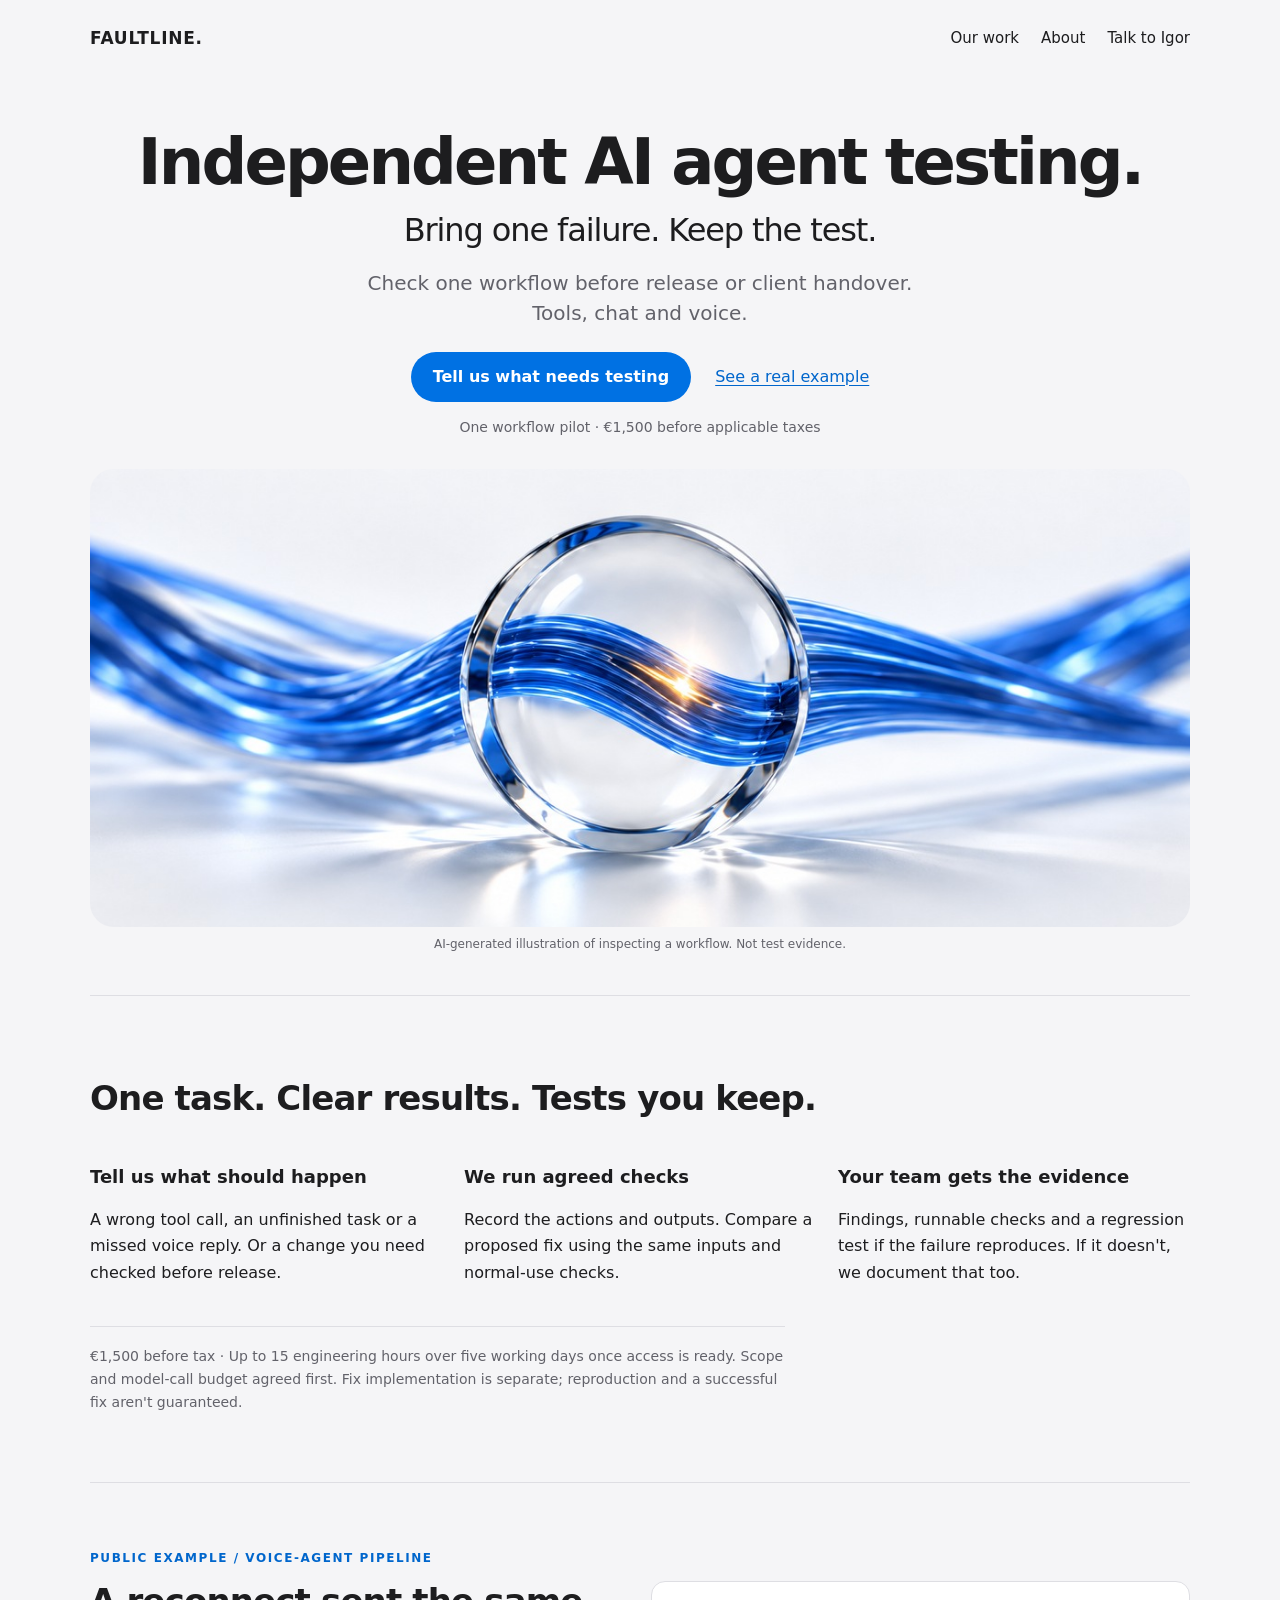
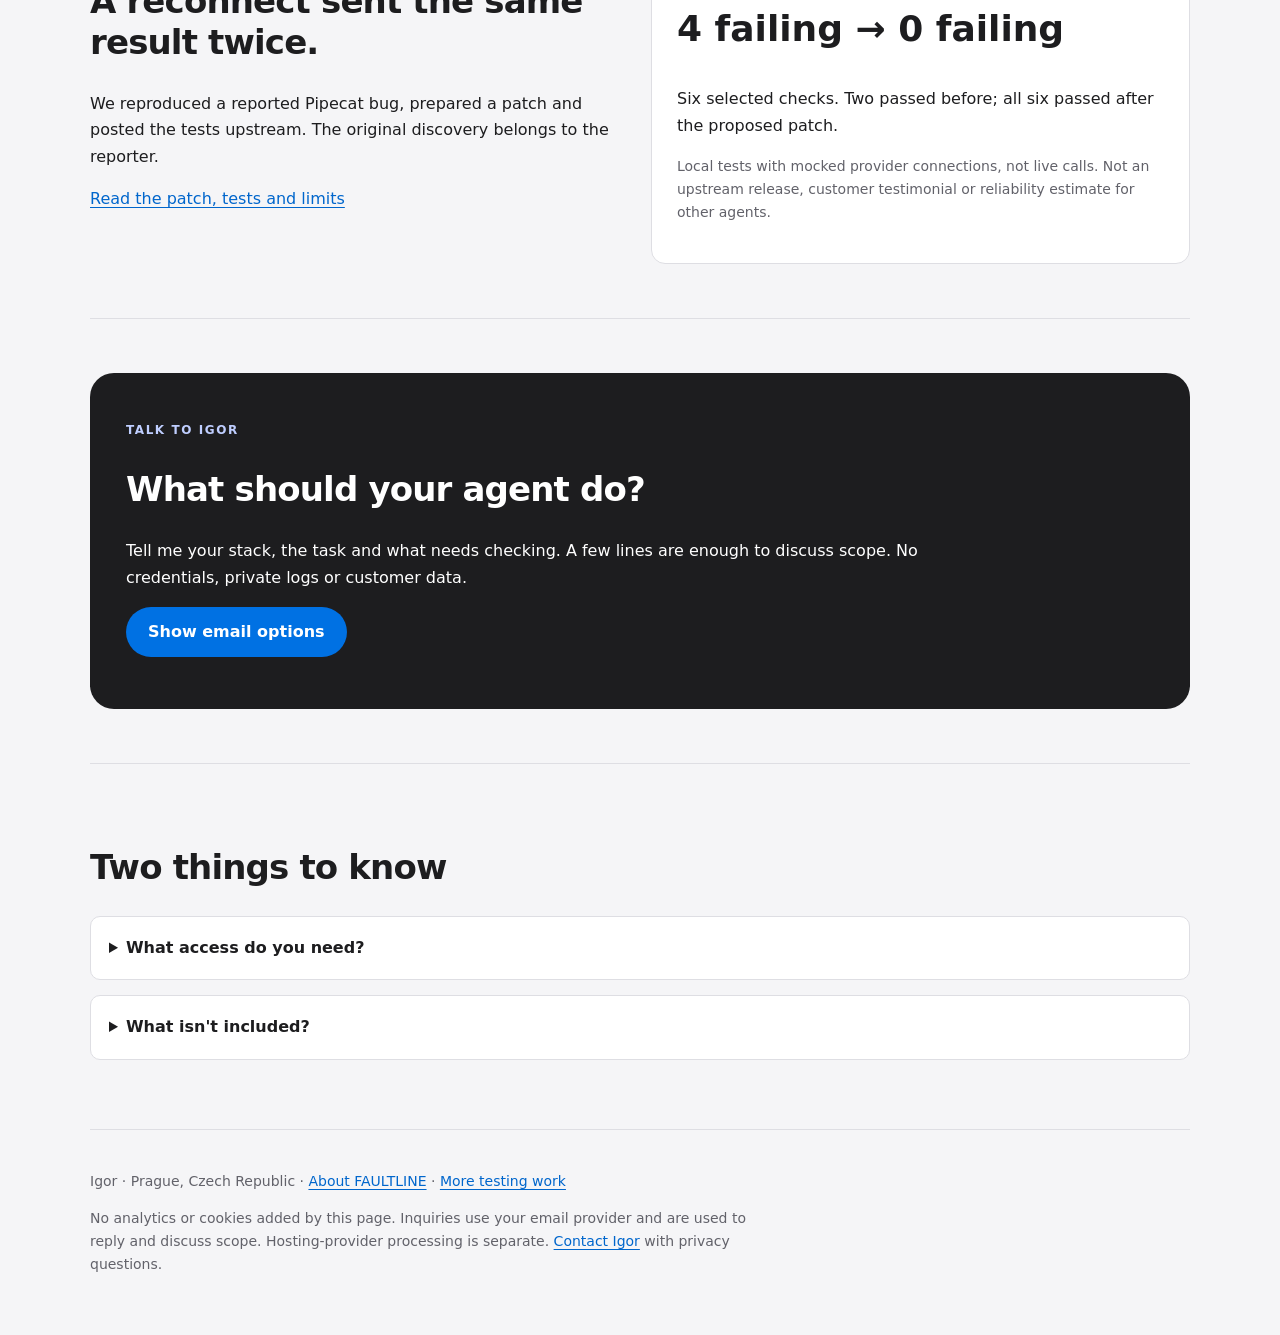
==== commit 96e140e7: "Give agent testing a focused optical hero and simpler copy Use a light centered layout and original " ====
--- a/index.html
+++ b/index.html
@@ -9,13 +9,13 @@
 <a class="skip" href="#main">Skip to content</a>
 <header class="wrap top"><a class="brand" href="index.html">FAULTLINE.</a><nav aria-label="Main navigation"><a href="#work">Our work</a><a href="about.html">About</a><a href="#contact">Talk to Igor</a></nav></header>
 <main class="wrap" id="main">
-<section class="hero hero-split">
-<div><p class="service-title">Independent AI agent testing</p><h1>Bring one failure.<br>Keep the test.</h1>
-<p class="intro">We test the tools, answers and actions your agent uses to complete a task. Chat, workflows and voice.</p>
-<p>Before a release or client handover, know what passed, what failed and what your team should check next.</p>
+<section class="hero hero-showcase">
+<div class="hero-message"><h1>Independent AI agent testing.</h1>
+<p class="hero-tagline">Bring one failure. Keep the test.</p>
+<p class="intro">Check one workflow before release or client handover.<br>Tools, chat and voice.</p>
 <div class="cta-row"><a class="button" href="#contact">Tell us what needs testing</a><a href="#evidence">See a real example</a></div>
 <p class="small">One workflow pilot · €1,500 before applicable taxes</p></div>
-<figure><picture><source media="(max-width:700px)" srcset="assets/inspection-landscape.jpg" width="1200" height="628"><img src="assets/inspection-square.jpg" width="1200" height="1200" alt="A magnifying glass reveals a crack in a blue ceramic block"></picture><figcaption>AI-generated visual metaphor. Not a test result.</figcaption></figure>
+<figure class="hero-art"><picture><source media="(max-width:700px)" srcset="assets/optical-square.jpg" width="1200" height="1200"><img src="assets/optical-landscape.jpg" width="1200" height="628" fetchpriority="high" alt="A clear lens isolates an amber point within a flowing blue signal"></picture><figcaption>AI-generated illustration of inspecting a workflow. Not test evidence.</figcaption></figure>
 </section>
 <section class="section" id="process"><h2>One task. Clear results. Tests you keep.</h2>
 <div class="grid thirds">
--- a/campaign-styles.css
+++ b/campaign-styles.css
@@ -3,18 +3,31 @@
 .landing-image{max-height:none;height:auto}
 #images ol{padding-right:12px}
 [hidden]{display:none!important}
-.landing .hero-split{grid-template-columns:1.2fr 1fr;padding-bottom:48px}
-.landing .hero h1{font-size:clamp(38px,4.5vw,60px)}
-.landing .hero figure img{width:100%;height:auto}
+:root{--ink:#1d1d1f;--muted:#62626a;--blue:#0066cc;--line:#dedee3;--paper:#f5f5f7}
+button,.button{background:#0071e3}
+.landing .top{border-bottom:0;padding:24px 0}
+.landing .brand{font-weight:750;letter-spacing:.045em}
+.landing .top nav a{color:var(--ink);text-decoration:none}
+.landing .top nav a:hover{color:var(--blue)}
+.landing .hero-showcase{padding:52px 0 40px;text-align:center}
+.landing .hero-message p{margin-left:auto;margin-right:auto}
+.landing .hero h1{font-size:clamp(40px,5vw,68px);font-weight:650;line-height:1.08;max-width:1050px;margin:0 auto 14px}
+.landing .hero-tagline{font-size:clamp(24px,2.5vw,34px);line-height:1.2;letter-spacing:-.035em;margin-top:0;margin-bottom:18px}
+.landing .hero .intro{font-size:20px;line-height:1.5;margin-top:0;margin-bottom:24px}
+.landing .hero .cta-row{justify-content:center;gap:24px}
+.landing button,.landing .button{border-radius:999px;padding:12px 22px;font-weight:550}
+.landing .hero-art{margin-top:30px}
+.landing .hero-art img{width:100%;height:auto;aspect-ratio:2.4;object-fit:cover;object-position:50% 55%;border-radius:24px}
 .landing .hero figcaption{font-size:12px}
+.landing .section{padding:54px 0}
 .landing #process h3{font-size:18px}
 .landing .offer-line{border-top:1px solid var(--line);padding-top:18px;margin-top:24px}
 .landing #work h2{margin-top:0}
 .landing #work .number{margin-top:0}
+.landing .landing-contact{background:var(--ink);border-radius:24px;padding:36px}
 .landing-contact .eyebrow{color:#bfceff}
 #email-address{font-size:20px;overflow-wrap:anywhere}
-@media(max-width:700px){.landing .hero-split{grid-template-columns:1fr;gap:24px}.landing .hero{padding-bottom:28px}}
-.service-title{font-size:clamp(24px,2.4vw,34px);line-height:1.2;font-weight:750;letter-spacing:-.025em;color:var(--blue);margin:0 0 22px}
+@media(max-width:700px){.landing .hero-showcase{padding:30px 0}.landing .hero .intro{font-size:18px}.landing .hero .cta-row{gap:16px}.landing .hero-art{margin-top:24px}.landing .hero-art img{aspect-ratio:auto;border-radius:18px}.landing .section{padding:36px 0}.landing .landing-contact{padding:24px}}
 .top nav{display:flex;gap:22px;align-items:center;flex-wrap:wrap;font-size:15px}
 .skip{position:absolute;left:12px;top:-60px;background:white;padding:8px 16px;z-index:5}
 .skip:focus{top:8px}
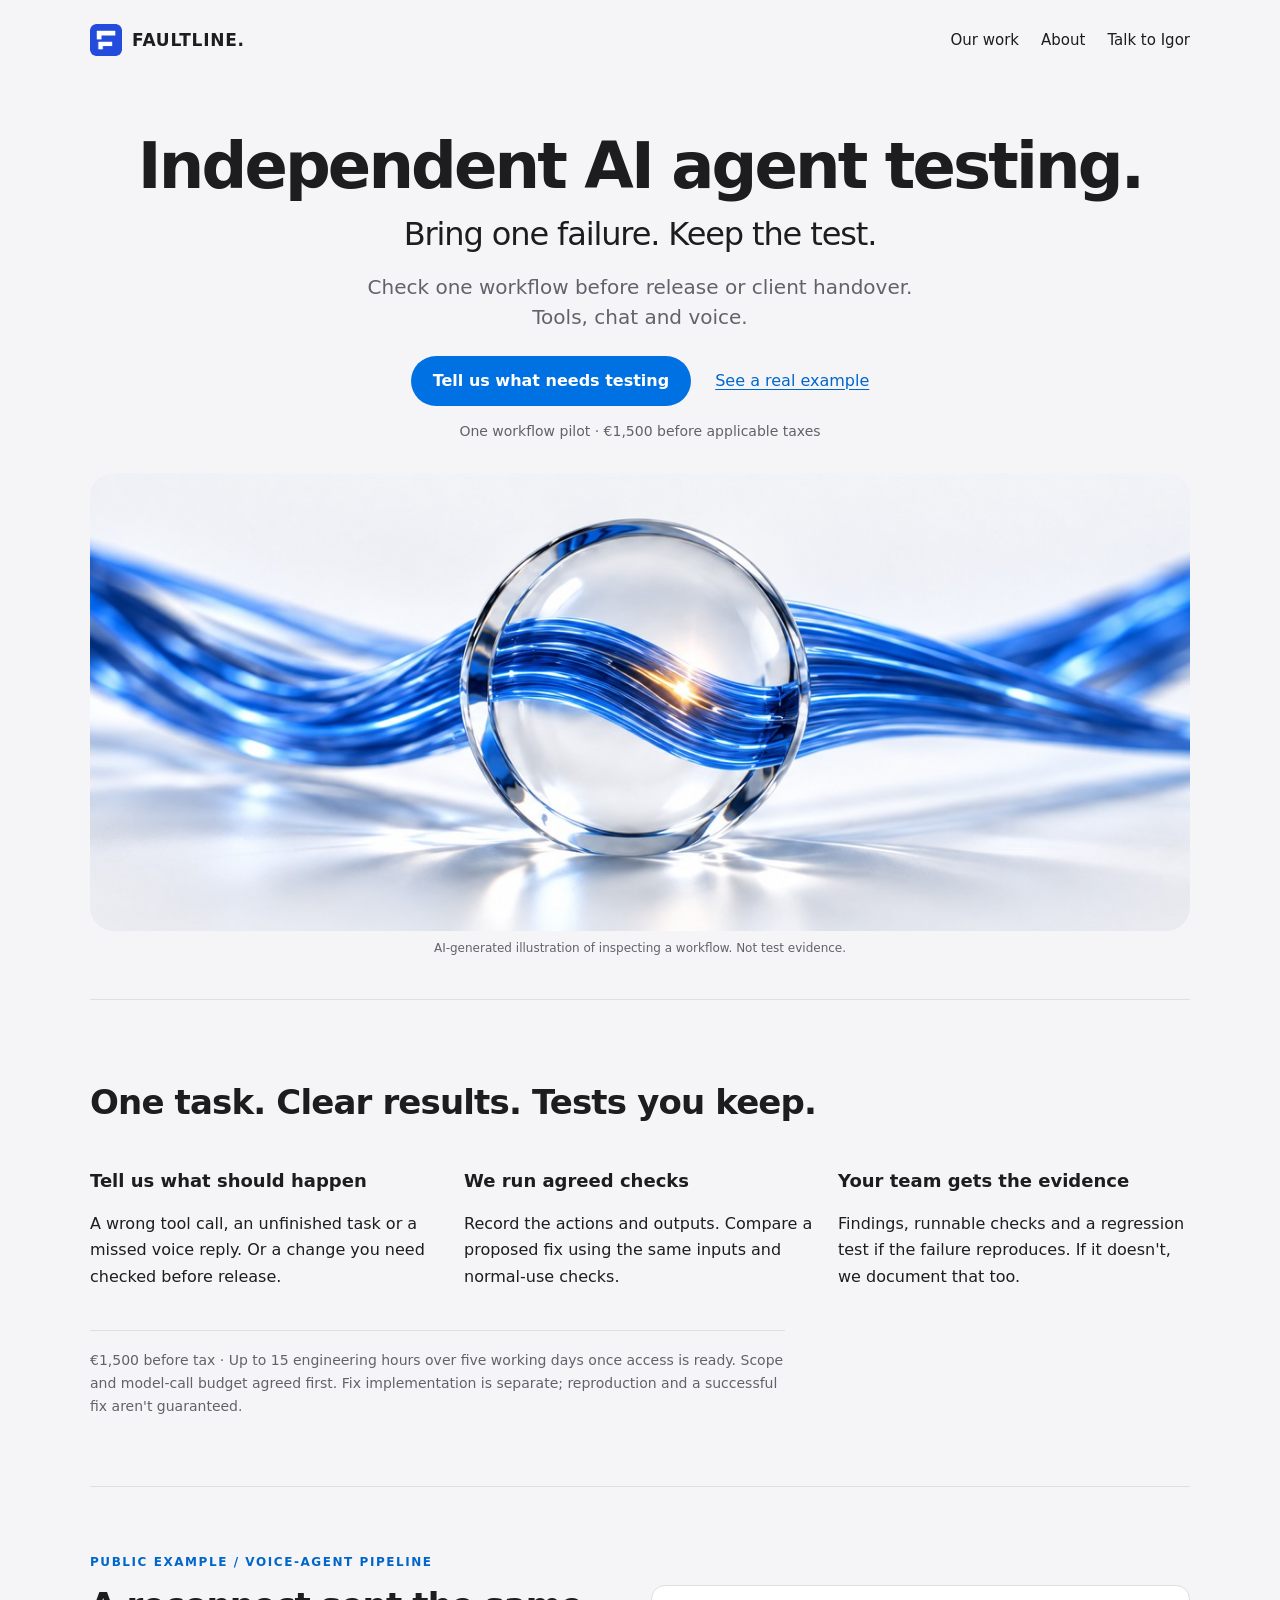
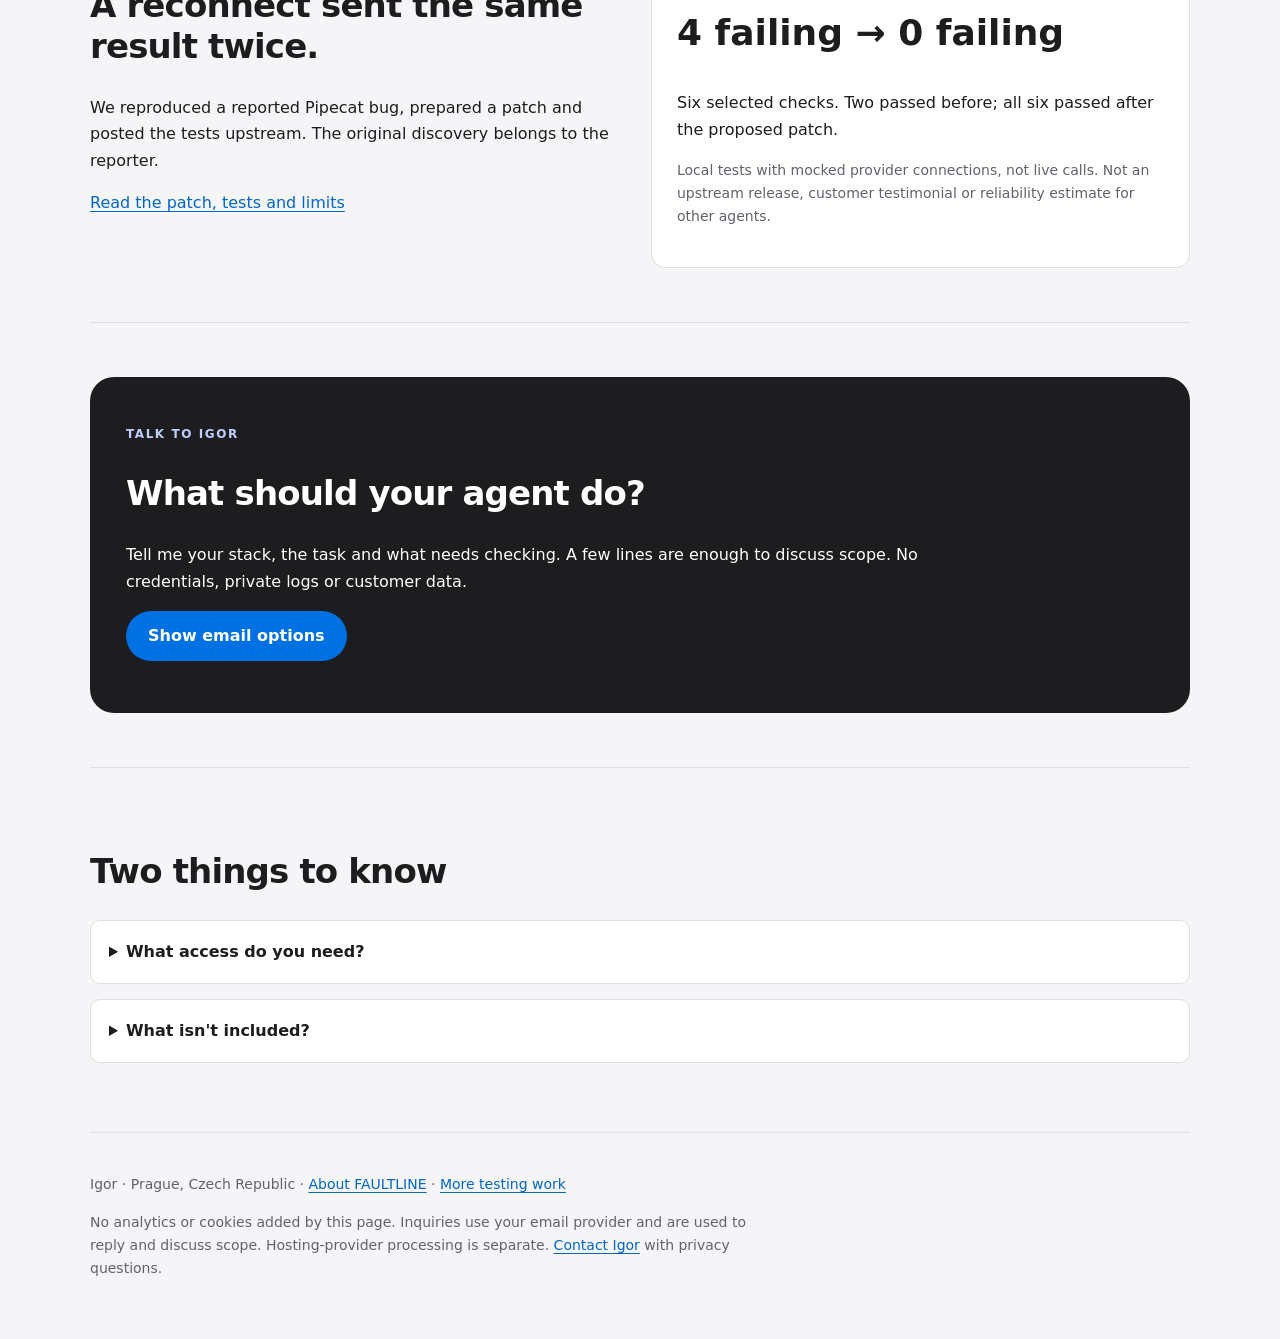
==== commit 696aff60: "Export circle-safe Google business logo and show it on landing pages Amp-Thread-ID: https://ampcode." ====
--- a/index.html
+++ b/index.html
@@ -7,7 +7,7 @@
 </head>
 <body class="landing">
 <a class="skip" href="#main">Skip to content</a>
-<header class="wrap top"><a class="brand" href="index.html">FAULTLINE.</a><nav aria-label="Main navigation"><a href="#work">Our work</a><a href="about.html">About</a><a href="#contact">Talk to Igor</a></nav></header>
+<header class="wrap top"><a class="brand" href="index.html"><img src="assets/faultline-logo-1200.png" width="32" height="32" alt="">FAULTLINE.</a><nav aria-label="Main navigation"><a href="#work">Our work</a><a href="about.html">About</a><a href="#contact">Talk to Igor</a></nav></header>
 <main class="wrap" id="main">
 <section class="hero hero-showcase">
 <div class="hero-message"><h1>Independent AI agent testing.</h1>
--- a/campaign-styles.css
+++ b/campaign-styles.css
@@ -6,7 +6,8 @@
 :root{--ink:#1d1d1f;--muted:#62626a;--blue:#0066cc;--line:#dedee3;--paper:#f5f5f7}
 button,.button{background:#0071e3}
 .landing .top{border-bottom:0;padding:24px 0}
-.landing .brand{font-weight:750;letter-spacing:.045em}
+.landing .brand{display:inline-flex;align-items:center;gap:10px;font-weight:750;letter-spacing:.045em}
+.landing .brand img{width:32px;height:32px;border-radius:6px}
 .landing .top nav a{color:var(--ink);text-decoration:none}
 .landing .top nav a:hover{color:var(--blue)}
 .landing .hero-showcase{padding:52px 0 40px;text-align:center}
